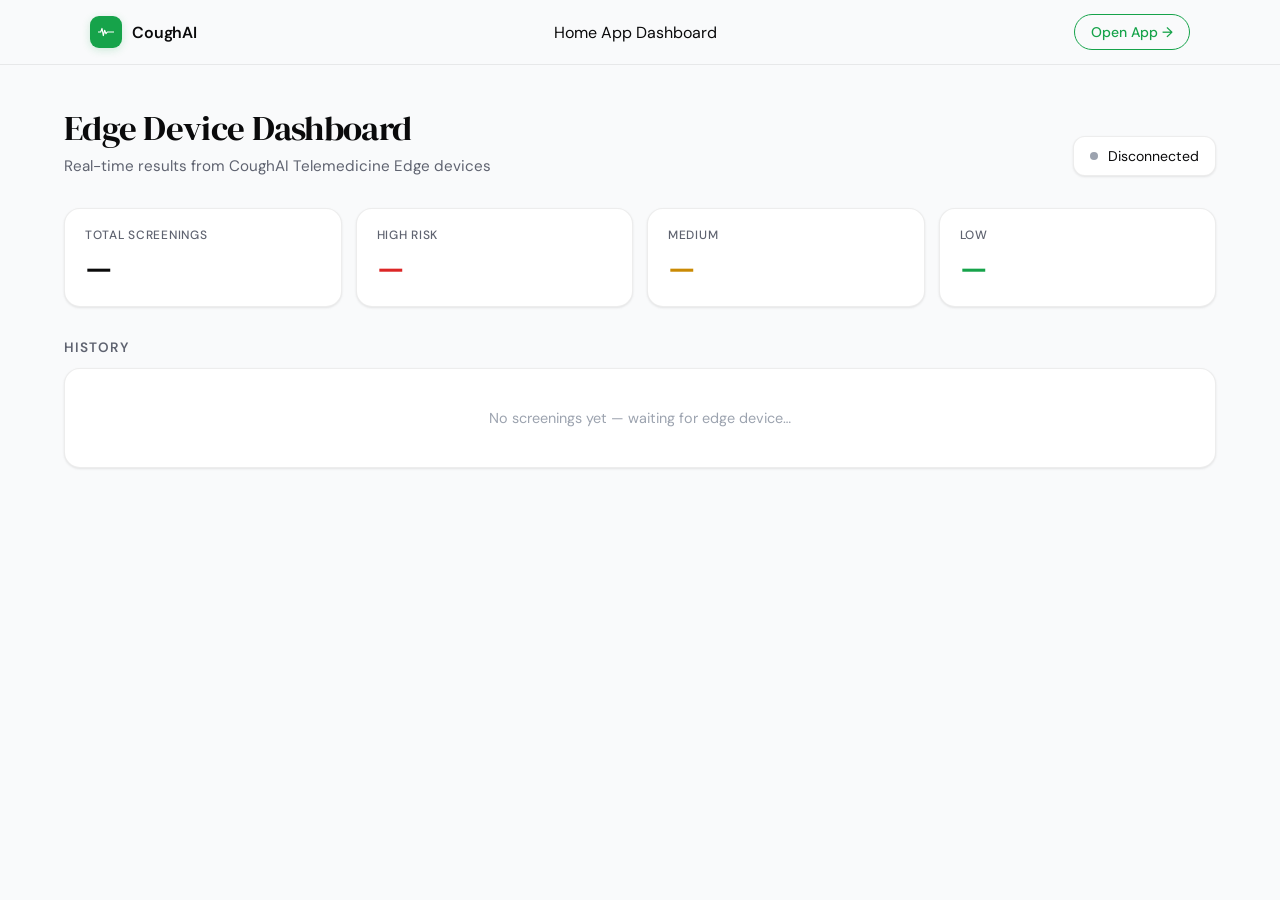
==== dashboard.html @ ec867469 "Add files via upload" ====
<!DOCTYPE html>
<html lang="en">
<head>
    <meta charset="UTF-8">
    <meta name="viewport" content="width=device-width, initial-scale=1.0">
    <title>CoughAI — Edge Device Dashboard</title>
    <link rel="preconnect" href="https://fonts.googleapis.com">
    <link href="https://fonts.googleapis.com/css2?family=DM+Sans:wght@300;400;500;600;700&family=DM+Serif+Display&display=swap" rel="stylesheet">
    <link rel="stylesheet" href="homepage.css">
    <style>
        body { padding-top: 64px; }

        .dash-wrap {
            max-width: 1200px;
            margin: 0 auto;
            padding: 40px 24px 80px;
        }
        .dash-head {
            display: flex;
            justify-content: space-between;
            align-items: flex-end;
            margin-bottom: 32px;
            flex-wrap: wrap;
            gap: 16px;
        }
        .dash-title {
            font-family: var(--font-serif);
            font-size: 2.2rem;
            font-weight: 400;
            letter-spacing: -0.02em;
            color: var(--text1);
        }
        .dash-sub {
            color: var(--text2);
            font-size: 0.95rem;
            margin-top: 4px;
        }
        .device-status {
            display: flex;
            align-items: center;
            gap: 10px;
            background: var(--bg-white);
            border: 1px solid var(--border);
            border-radius: 12px;
            padding: 10px 16px;
            font-size: 0.88rem;
            color: var(--text1);
            box-shadow: var(--shadow-sm);
        }
        .status-dot {
            width: 8px;
            height: 8px;
            border-radius: 50%;
            background: var(--text3);
            transition: background 0.3s;
        }
        .status-dot.online {
            background: #22c55e;
            box-shadow: 0 0 0 4px rgba(34,197,94,0.18);
            animation: pulse 2s infinite;
        }
        @keyframes pulse {
            0%, 100% { box-shadow: 0 0 0 4px rgba(34,197,94,0.18); }
            50%      { box-shadow: 0 0 0 8px rgba(34,197,94,0.05); }
        }

        /* Stats grid */
        .stat-grid {
            display: grid;
            grid-template-columns: repeat(auto-fit, minmax(180px, 1fr));
            gap: 14px;
            margin-bottom: 32px;
        }
        .stat-card {
            background: var(--bg-white);
            border: 1px solid var(--border);
            border-radius: 16px;
            padding: 18px 20px;
            box-shadow: var(--shadow-sm);
        }
        .stat-label {
            font-size: 0.75rem;
            text-transform: uppercase;
            letter-spacing: 0.06em;
            color: var(--text2);
            font-weight: 500;
        }
        .stat-value {
            font-size: 1.9rem;
            font-weight: 600;
            color: var(--text1);
            margin-top: 6px;
            letter-spacing: -0.02em;
        }
        .stat-value.danger  { color: #dc2626; }
        .stat-value.warn    { color: #ca8a04; }
        .stat-value.ok      { color: #16a34a; }

        /* Latest result card */
        .latest-card {
            background: var(--bg-white);
            border: 1px solid var(--border);
            border-radius: 20px;
            padding: 28px;
            margin-bottom: 32px;
            box-shadow: var(--shadow-md);
        }
        .latest-head {
            display: flex;
            align-items: center;
            justify-content: space-between;
            margin-bottom: 20px;
        }
        .latest-title {
            font-size: 0.85rem;
            text-transform: uppercase;
            letter-spacing: 0.08em;
            color: var(--text2);
            font-weight: 600;
        }
        .latest-time {
            font-size: 0.82rem;
            color: var(--text3);
            font-variant-numeric: tabular-nums;
        }
        .latest-body {
            display: grid;
            grid-template-columns: 1fr 1.4fr;
            gap: 32px;
            align-items: center;
        }
        @media (max-width: 720px) {
            .latest-body { grid-template-columns: 1fr; }
        }
        .latest-class {
            font-family: var(--font-serif);
            font-size: 2.6rem;
            font-weight: 400;
            letter-spacing: -0.02em;
            margin-bottom: 8px;
        }
        .latest-class.covid       { color: #dc2626; }
        .latest-class.symptomatic { color: #ca8a04; }
        .latest-class.healthy     { color: #16a34a; }
        .latest-conf {
            font-size: 0.95rem;
            color: var(--text2);
        }
        .latest-risk-chip {
            display: inline-flex;
            align-items: center;
            gap: 6px;
            padding: 6px 12px;
            border-radius: 999px;
            font-size: 0.82rem;
            font-weight: 600;
            margin-top: 10px;
        }
        .latest-risk-chip.HIGH   { background: rgba(220,38,38,0.10);  color: #dc2626; }
        .latest-risk-chip.MEDIUM { background: rgba(202,138,4,0.10);  color: #ca8a04; }
        .latest-risk-chip.LOW    { background: rgba(22,163,74,0.10);  color: #16a34a; }

        .prob-list { display: flex; flex-direction: column; gap: 10px; }
        .prob-row {
            display: grid;
            grid-template-columns: 110px 1fr 60px;
            gap: 12px;
            align-items: center;
            font-size: 0.88rem;
        }
        .prob-name { color: var(--text2); }
        .prob-track {
            height: 8px;
            background: rgba(0,0,0,0.05);
            border-radius: 999px;
            overflow: hidden;
        }
        .prob-fill {
            height: 100%;
            border-radius: 999px;
            transition: width 0.6s var(--ease-out);
        }
        .prob-fill.covid       { background: #ef4444; }
        .prob-fill.symptomatic { background: #eab308; }
        .prob-fill.healthy     { background: #22c55e; }
        .prob-pct {
            font-variant-numeric: tabular-nums;
            color: var(--text1);
            font-weight: 500;
            text-align: right;
        }

        /* History */
        .history-section h3 {
            font-size: 0.85rem;
            text-transform: uppercase;
            letter-spacing: 0.08em;
            color: var(--text2);
            font-weight: 600;
            margin-bottom: 12px;
        }
        .history-list {
            background: var(--bg-white);
            border: 1px solid var(--border);
            border-radius: 16px;
            overflow: hidden;
            box-shadow: var(--shadow-sm);
        }
        .history-row {
            display: grid;
            grid-template-columns: 1fr 1.2fr 0.9fr 0.6fr;
            gap: 14px;
            padding: 14px 20px;
            border-bottom: 1px solid var(--border);
            font-size: 0.9rem;
            align-items: center;
        }
        .history-row:last-child { border-bottom: none; }
        .history-row.head {
            font-size: 0.72rem;
            text-transform: uppercase;
            letter-spacing: 0.06em;
            color: var(--text3);
            background: rgba(0,0,0,0.015);
            font-weight: 600;
        }
        .history-class {
            display: inline-flex;
            align-items: center;
            gap: 8px;
        }
        .dot {
            width: 8px;
            height: 8px;
            border-radius: 50%;
        }
        .dot.covid       { background: #ef4444; }
        .dot.symptomatic { background: #eab308; }
        .dot.healthy     { background: #22c55e; }
        .history-empty {
            padding: 40px;
            text-align: center;
            color: var(--text3);
            font-size: 0.9rem;
        }

        @media (max-width: 600px) {
            .history-row {
                grid-template-columns: 1fr 1fr;
                gap: 8px;
            }
            .history-row .col-device,
            .history-row .col-risk { display: none; }
        }
    </style>
</head>
<body>

<!-- NAV -->
<nav class="nav scrolled" id="nav">
    <div class="nav-inner">
        <a href="/" class="nav-logo">
            <div class="nav-logo-icon">
                <svg width="16" height="10" viewBox="0 0 36 20" fill="none">
                    <path d="M0 10 H6 L9 2 L12 18 L15 6 L18 14 L21 10 H36"
                          stroke="white" stroke-width="2.6" stroke-linecap="round" stroke-linejoin="round"/>
                </svg>
            </div>
            <span>CoughAI</span>
        </a>
        <nav class="nav-links">
            <a href="/" class="nav-link">Home</a>
            <a href="/app" class="nav-link">App</a>
            <a href="/dashboard" class="nav-link active nav-link-dashboard">
                <span class="nav-dash-dot" id="nav-dash-dot"></span>
                Dashboard
            </a>
        </nav>
        <a href="/app" class="nav-cta">Open App →</a>
    </div>
</nav>

<div class="dash-wrap">

    <div class="dash-head">
        <div>
            <h1 class="dash-title">Edge Device Dashboard</h1>
            <p class="dash-sub">Real-time results from CoughAI Telemedicine Edge devices</p>
        </div>
        <div class="device-status">
            <span class="status-dot" id="status-dot"></span>
            <span id="status-text">Connecting…</span>
        </div>
    </div>

    <!-- Stats -->
    <div class="stat-grid">
        <div class="stat-card">
            <div class="stat-label">Total screenings</div>
            <div class="stat-value" id="stat-total">—</div>
        </div>
        <div class="stat-card">
            <div class="stat-label">High risk</div>
            <div class="stat-value danger" id="stat-high">—</div>
        </div>
        <div class="stat-card">
            <div class="stat-label">Medium</div>
            <div class="stat-value warn" id="stat-med">—</div>
        </div>
        <div class="stat-card">
            <div class="stat-label">Low</div>
            <div class="stat-value ok" id="stat-low">—</div>
        </div>
    </div>

    <!-- Latest result -->
    <div class="latest-card" id="latest-card" style="display:none">
        <div class="latest-head">
            <span class="latest-title">Latest screening</span>
            <span class="latest-time" id="latest-time">—</span>
        </div>
        <div class="latest-body">
            <div>
                <div class="latest-class" id="latest-class">—</div>
                <div class="latest-conf" id="latest-conf">—</div>
                <span class="latest-risk-chip LOW" id="latest-risk">LOW RISK</span>
                <p class="latest-conf" style="margin-top:14px;font-size:0.82rem;color:var(--text3)">
                    Device: <span id="latest-device">—</span>
                </p>
            </div>
            <div class="prob-list" id="latest-probs"></div>
        </div>
    </div>

    <!-- History -->
    <div class="history-section">
        <h3>History</h3>
        <div class="history-list" id="history-list">
            <div class="history-empty">No screenings yet — waiting for edge device…</div>
        </div>
    </div>
</div>

<script src="dashboard.js"></script>
</body>
</html>
---- homepage.css ----
/*
 * CoughAI — homepage.css
 * Apple-inspired light theme · Premium minimal design
 */

@import url('https://fonts.googleapis.com/css2?family=DM+Sans:ital,wght@0,300;0,400;0,500;0,600;1,300&family=DM+Serif+Display:ital@0;1&display=swap');

/* ─── Tokens ──────────────────────────────────────────────── */
:root {
    --bg:          #f9fafb;
    --bg-white:    #ffffff;
    --surface:     rgba(255,255,255,0.85);
    --border:      rgba(0,0,0,0.07);
    --border-med:  rgba(0,0,0,0.12);

    --text1:       #0a0a0b;
    --text2:       #5f6370;
    --text3:       #9ca3af;

    --green:       #16a34a;
    --green-light: #22c55e;
    --green-dim:   rgba(34,197,94,0.10);
    --green-glow:  rgba(22,163,74,0.20);

    --indigo:      #4f46e5;
    --indigo-dim:  rgba(79,70,229,0.08);

    --red:         #dc2626;
    --yellow:      #ca8a04;

    --r-lg:        20px;
    --r-xl:        28px;
    --r-card:      16px;

    --font-sans:   'DM Sans', -apple-system, BlinkMacSystemFont, sans-serif;
    --font-serif:  'DM Serif Display', Georgia, serif;

    --ease-out:    cubic-bezier(0.25, 0.46, 0.45, 0.94);
    --ease-spring: cubic-bezier(0.34, 1.56, 0.64, 1);

    --shadow-sm:   0 1px 3px rgba(0,0,0,0.06), 0 1px 2px rgba(0,0,0,0.04);
    --shadow-md:   0 4px 16px rgba(0,0,0,0.08), 0 1px 3px rgba(0,0,0,0.04);
    --shadow-lg:   0 12px 40px rgba(0,0,0,0.10), 0 2px 8px rgba(0,0,0,0.06);
    --shadow-xl:   0 24px 64px rgba(0,0,0,0.12), 0 4px 16px rgba(0,0,0,0.06);
}

/* ─── Reset ──────────────────────────────────────────────── */
*, *::before, *::after { box-sizing: border-box; margin: 0; padding: 0; }
html {
    font-size: 16px;
    -webkit-font-smoothing: antialiased;
    scroll-behavior: smooth;
}
body {
    background: var(--bg);
    color: var(--text1);
    font-family: var(--font-sans);
    min-height: 100vh;
    overflow-x: hidden;
}
a { text-decoration: none; color: inherit; }

/* ─── Nav ────────────────────────────────────────────────── */
.nav {
    position: fixed;
    top: 0;
    left: 0;
    right: 0;
    z-index: 100;
    padding: 0 24px;
    transition: background 0.3s, box-shadow 0.3s;
}

.nav.scrolled {
    background: rgba(249,250,251,0.9);
    backdrop-filter: blur(20px);
    -webkit-backdrop-filter: blur(20px);
    box-shadow: 0 1px 0 var(--border);
}

.nav-inner {
    max-width: 1100px;
    margin: 0 auto;
    height: 64px;
    display: flex;
    align-items: center;
    justify-content: space-between;
}

.nav-logo {
    display: flex;
    align-items: center;
    gap: 10px;
    font-size: 1rem;
    font-weight: 600;
    letter-spacing: -0.01em;
    color: var(--text1);
}

.nav-logo-icon {
    width: 32px; height: 32px;
    background: var(--green);
    border-radius: 9px;
    display: flex;
    align-items: center;
    justify-content: center;
    flex-shrink: 0;
    box-shadow: 0 2px 8px var(--green-glow);
}

.nav-logo-icon.small {
    width: 24px; height: 24px;
    border-radius: 6px;
}

.nav-cta {
    font-size: 0.875rem;
    font-weight: 500;
    color: var(--green);
    padding: 8px 16px;
    border-radius: 50px;
    border: 1.5px solid var(--green);
    transition: background 0.2s, color 0.2s;
}

.nav-cta:hover {
    background: var(--green);
    color: white;
}

/* ─── Hero ───────────────────────────────────────────────── */
.hero {
    min-height: 100vh;
    display: flex;
    align-items: center;
    justify-content: center;
    padding: 100px 24px 80px;
    position: relative;
    overflow: hidden;
    gap: 60px;
    flex-wrap: wrap;
}

/* Ambient background */
.hero-ambient { position: absolute; inset: 0; pointer-events: none; overflow: hidden; }

.hero-grid {
    position: absolute;
    inset: 0;
    background-image:
        linear-gradient(rgba(0,0,0,0.03) 1px, transparent 1px),
        linear-gradient(90deg, rgba(0,0,0,0.03) 1px, transparent 1px);
    background-size: 48px 48px;
    mask-image: radial-gradient(ellipse 80% 80% at 50% 50%, black 20%, transparent 100%);
}

.ambient-blob {
    position: absolute;
    border-radius: 50%;
    filter: blur(80px);
    opacity: 0.5;
}

.blob-1 {
    width: 500px; height: 500px;
    background: radial-gradient(circle, rgba(34,197,94,0.25) 0%, transparent 70%);
    top: -100px; left: -100px;
    animation: blobDrift1 12s ease-in-out infinite alternate;
}

.blob-2 {
    width: 400px; height: 400px;
    background: radial-gradient(circle, rgba(79,70,229,0.12) 0%, transparent 70%);
    bottom: 0; right: -80px;
    animation: blobDrift2 14s ease-in-out infinite alternate;
}

.blob-3 {
    width: 300px; height: 300px;
    background: radial-gradient(circle, rgba(34,197,94,0.10) 0%, transparent 70%);
    bottom: 100px; left: 30%;
    animation: blobDrift1 10s ease-in-out 2s infinite alternate;
}

@keyframes blobDrift1 {
    from { transform: translate(0, 0) scale(1); }
    to   { transform: translate(30px, 40px) scale(1.08); }
}
@keyframes blobDrift2 {
    from { transform: translate(0, 0) scale(1); }
    to   { transform: translate(-20px, -30px) scale(1.05); }
}

/* Hero content */
.hero-content {
    flex: 1;
    min-width: min(400px, 100%);
    max-width: 560px;
    position: relative;
    z-index: 2;
}

.hero-badge {
    display: inline-flex;
    align-items: center;
    gap: 7px;
    font-size: 0.78rem;
    font-weight: 500;
    color: var(--green);
    background: var(--green-dim);
    border: 1px solid rgba(34,197,94,0.25);
    padding: 5px 12px;
    border-radius: 50px;
    margin-bottom: 24px;
    letter-spacing: 0.01em;
}

.badge-dot {
    width: 6px; height: 6px;
    background: var(--green-light);
    border-radius: 50%;
    animation: pulseDot 1.5s ease-in-out infinite;
}

@keyframes pulseDot {
    0%, 100% { opacity: 1; transform: scale(1); }
    50% { opacity: 0.6; transform: scale(0.8); }
}

.hero-headline {
    font-family: var(--font-serif);
    font-size: clamp(2.5rem, 5vw, 3.8rem);
    font-weight: 400;
    line-height: 1.12;
    letter-spacing: -0.02em;
    color: var(--text1);
    margin-bottom: 20px;
}

.hero-headline em {
    font-style: italic;
    color: var(--green);
}

.hero-sub {
    font-size: 1.05rem;
    font-weight: 300;
    color: var(--text2);
    line-height: 1.65;
    margin-bottom: 36px;
}

.desktop-br { display: none; }
@media (min-width: 900px) { .desktop-br { display: block; } }

/* ─── Buttons ────────────────────────────────────────────── */
.hero-actions {
    display: flex;
    align-items: center;
    gap: 12px;
    flex-wrap: wrap;
    margin-bottom: 28px;
}

.btn-primary {
    display: inline-flex;
    align-items: center;
    gap: 8px;
    background: var(--green);
    color: white;
    font-family: var(--font-sans);
    font-size: 0.95rem;
    font-weight: 500;
    padding: 14px 24px;
    border-radius: 50px;
    border: none;
    cursor: pointer;
    transition: transform 0.2s var(--ease-spring), box-shadow 0.2s, background 0.2s;
    box-shadow: 0 4px 16px rgba(22,163,74,0.35);
}

.btn-primary:hover {
    background: #15803d;
    transform: translateY(-1px) scale(1.02);
    box-shadow: 0 8px 24px rgba(22,163,74,0.4);
}

.btn-primary:active {
    transform: scale(0.97);
}

.btn-primary svg {
    transition: transform 0.2s var(--ease-spring);
}

.btn-primary:hover svg {
    transform: translateX(3px);
}

.btn-large {
    font-size: 1.05rem;
    padding: 16px 32px;
}

.btn-ghost {
    font-size: 0.9rem;
    font-weight: 500;
    color: var(--text2);
    padding: 12px 20px;
    border-radius: 50px;
    border: 1.5px solid var(--border-med);
    background: transparent;
    transition: background 0.2s, color 0.2s, border-color 0.2s;
    cursor: pointer;
}

.btn-ghost:hover {
    background: var(--bg-white);
    color: var(--text1);
    border-color: var(--border-med);
}

/* Trust badges */
.trust-row {
    display: flex;
    align-items: center;
    gap: 10px;
    flex-wrap: wrap;
}

.trust-badge {
    display: inline-flex;
    align-items: center;
    gap: 5px;
    font-size: 0.73rem;
    font-weight: 500;
    color: var(--text3);
    letter-spacing: 0.01em;
}

/* ─── Hero Visual ────────────────────────────────────────── */
.hero-visual {
    flex: 1;
    min-width: min(360px, 100%);
    max-width: 440px;
    position: relative;
    z-index: 2;
    display: flex;
    justify-content: center;
    padding: 20px 28px 12px;  /* give space for floating chips */
}

.visual-card {
    background: var(--bg-white);
    border: 1px solid var(--border);
    border-radius: var(--r-xl);
    padding: 24px;
    width: 100%;
    box-shadow: var(--shadow-xl);
    display: flex;
    flex-direction: column;
    gap: 20px;
}

/* Waveform */
.waveform-wrapper {
    background: var(--bg);
    border-radius: var(--r-lg);
    padding: 18px;
}

.waveform-label {
    display: flex;
    align-items: center;
    gap: 7px;
    font-size: 0.74rem;
    font-weight: 500;
    color: var(--text2);
    margin-bottom: 14px;
}

.waveform-dot {
    width: 7px; height: 7px;
    background: var(--green-light);
    border-radius: 50%;
    animation: pulseDot 1s ease-in-out infinite;
}

.waveform {
    display: flex;
    align-items: center;
    gap: 4px;
    height: 52px;
}

.wbar {
    flex: 1;
    height: var(--h);
    background: linear-gradient(to top, var(--green-light), rgba(34,197,94,0.4));
    border-radius: 3px;
    animation: waveAnim 1.2s ease-in-out infinite alternate;
    animation-delay: calc(var(--i, 0) * 0.05s);
}

.wbar:nth-child(1)  { animation-delay: 0.00s; }
.wbar:nth-child(2)  { animation-delay: 0.05s; }
.wbar:nth-child(3)  { animation-delay: 0.10s; }
.wbar:nth-child(4)  { animation-delay: 0.15s; }
.wbar:nth-child(5)  { animation-delay: 0.20s; }
.wbar:nth-child(6)  { animation-delay: 0.25s; }
.wbar:nth-child(7)  { animation-delay: 0.30s; }
.wbar:nth-child(8)  { animation-delay: 0.35s; }
.wbar:nth-child(9)  { animation-delay: 0.40s; }
.wbar:nth-child(10) { animation-delay: 0.45s; }
.wbar:nth-child(11) { animation-delay: 0.50s; }
.wbar:nth-child(12) { animation-delay: 0.55s; }
.wbar:nth-child(13) { animation-delay: 0.60s; }
.wbar:nth-child(14) { animation-delay: 0.65s; }
.wbar:nth-child(15) { animation-delay: 0.70s; }
.wbar:nth-child(16) { animation-delay: 0.75s; }
.wbar:nth-child(17) { animation-delay: 0.80s; }
.wbar:nth-child(18) { animation-delay: 0.85s; }
.wbar:nth-child(19) { animation-delay: 0.90s; }
.wbar:nth-child(20) { animation-delay: 0.95s; }
.wbar:nth-child(21) { animation-delay: 1.00s; }
.wbar:nth-child(22) { animation-delay: 1.05s; }
.wbar:nth-child(23) { animation-delay: 1.10s; }
.wbar:nth-child(24) { animation-delay: 1.15s; }

@keyframes waveAnim {
    from { transform: scaleY(0.4); opacity: 0.5; }
    to   { transform: scaleY(1);   opacity: 1;   }
}

/* Result preview */
.result-preview {
    display: flex;
    flex-direction: column;
    gap: 14px;
}

/* Result cycling transition */
.rp-header {
    display: flex;
    align-items: center;
    gap: 12px;
}

.rp-icon {
    width: 40px; height: 40px;
    border-radius: 12px;
    display: flex;
    align-items: center;
    justify-content: center;
    flex-shrink: 0;
    transition: background 0.4s var(--ease-out), color 0.4s var(--ease-out), transform 0.3s var(--ease-spring);
}

.rp-icon.healthy     { background: var(--green-dim);            color: var(--green); }
.rp-icon.covid       { background: rgba(220,38,38,0.10);        color: var(--red); }
.rp-icon.symptomatic { background: rgba(202,138,4,0.10);        color: var(--yellow); }

.rp-icon.flip {
    transform: rotateY(90deg);
}

.rp-label {
    font-size: 0.68rem;
    font-weight: 600;
    letter-spacing: 0.06em;
    text-transform: uppercase;
    color: var(--text3);
    margin-bottom: 2px;
}

.rp-value {
    font-size: 1.25rem;
    font-weight: 600;
    letter-spacing: -0.02em;
    transition: color 0.4s var(--ease-out), opacity 0.25s;
}
.rp-value.healthy     { color: var(--green); }
.rp-value.covid       { color: var(--red); }
.rp-value.symptomatic { color: var(--yellow); }

.rp-conf {
    margin-left: auto;
    font-size: 0.8rem;
    font-weight: 600;
    color: var(--text2);
    transition: opacity 0.3s;
}

.rp-bars { display: flex; flex-direction: column; gap: 8px; }

.rp-bar-row {
    display: flex;
    align-items: center;
    gap: 8px;
    font-size: 0.75rem;
    color: var(--text2);
}

.rp-bar-row span:first-child { width: 80px; text-align: right; }
.rp-bar-row span:last-child  { width: 36px; text-align: right; font-weight: 500; }

.rp-track {
    flex: 1;
    height: 4px;
    background: rgba(0,0,0,0.06);
    border-radius: 50px;
    overflow: hidden;
}

.rp-fill {
    height: 100%;
    border-radius: 50px;
    transition: width 0.9s var(--ease-out), background 0.5s var(--ease-out);
}

/* Floating chips */
.float-chip {
    position: absolute;
    display: flex;
    align-items: center;
    gap: 6px;
    font-size: 0.72rem;
    font-weight: 500;
    color: var(--text1);
    background: var(--bg-white);
    border: 1px solid var(--border);
    border-radius: 50px;
    padding: 7px 12px;
    box-shadow: var(--shadow-md);
    white-space: nowrap;
    z-index: 10;
    pointer-events: none;
    will-change: transform;
}

.chip-a {
    top: -16px;
    right: -16px;
    animation: chipFloatA 3s ease-in-out infinite alternate;
}

.chip-b {
    bottom: 20px;
    left: -24px;
    animation: chipFloatB 3.5s ease-in-out 0.5s infinite alternate;
}

@keyframes chipFloatA {
    0%   { transform: translateY(0px) rotate(-1deg); }
    50%  { transform: translateY(-5px) rotate(0.5deg); }
    100% { transform: translateY(-8px) rotate(-0.5deg); }
}
@keyframes chipFloatB {
    0%   { transform: translateY(0px) rotate(1deg); }
    50%  { transform: translateY(-4px) rotate(-0.5deg); }
    100% { transform: translateY(-7px) rotate(0.5deg); }
}

/* ─── Reveal animations ──────────────────────────────────── */
.reveal-1 { animation: revealUp 0.7s var(--ease-out) 0.1s both; }
.reveal-2 { animation: revealUp 0.7s var(--ease-out) 0.2s both; }
.reveal-3 { animation: revealUp 0.7s var(--ease-out) 0.3s both; }
.reveal-4 { animation: revealUp 0.7s var(--ease-out) 0.4s both; }
.reveal-5 { animation: revealUp 0.7s var(--ease-out) 0.5s both; }

@keyframes revealUp {
    from { opacity: 0; transform: translateY(24px); }
    to   { opacity: 1; transform: none; }
}

/* Scroll-triggered (JS adds .visible) */
.scroll-reveal, .scroll-reveal-stagger {
    opacity: 0;
    transform: translateY(20px);
    transition: opacity 0.6s var(--ease-out), transform 0.6s var(--ease-out);
}

.scroll-reveal.visible, .scroll-reveal-stagger.visible {
    opacity: 1;
    transform: none;
}

.scroll-reveal-stagger.visible {
    transition-delay: var(--delay, 0s);
}

/* ─── Section layout ─────────────────────────────────────── */
.section-inner {
    max-width: 1100px;
    margin: 0 auto;
    padding: 0 24px;
}

.section-eyebrow {
    font-size: 0.78rem;
    font-weight: 600;
    letter-spacing: 0.08em;
    text-transform: uppercase;
    color: var(--green);
    margin-bottom: 12px;
}

.section-title {
    font-family: var(--font-serif);
    font-size: clamp(1.9rem, 3.5vw, 2.8rem);
    font-weight: 400;
    letter-spacing: -0.02em;
    color: var(--text1);
    margin-bottom: 12px;
}

.section-sub {
    font-size: 1rem;
    color: var(--text2);
    line-height: 1.6;
    margin-bottom: 56px;
    max-width: 480px;
}

/* ─── How it works ───────────────────────────────────────── */
.how {
    padding: 100px 0;
    background: var(--bg-white);
    border-top: 1px solid var(--border);
    border-bottom: 1px solid var(--border);
}

.steps {
    display: flex;
    align-items: flex-start;
    gap: 0;
}

.step {
    flex: 1;
    display: flex;
    flex-direction: column;
    gap: 14px;
}

.step-connector {
    display: flex;
    align-items: flex-start;
    padding-top: 52px;
    padding-left: 20px;
    padding-right: 20px;
    flex-shrink: 0;
}

.step-num {
    font-family: var(--font-serif);
    font-size: 0.85rem;
    font-weight: 400;
    color: var(--text3);
    letter-spacing: 0.04em;
}

.step-icon {
    width: 48px; height: 48px;
    background: var(--green-dim);
    border-radius: 14px;
    display: flex;
    align-items: center;
    justify-content: center;
    color: var(--green);
    flex-shrink: 0;
}

.step-title {
    font-size: 1.05rem;
    font-weight: 600;
    letter-spacing: -0.01em;
    color: var(--text1);
}

.step-desc {
    font-size: 0.875rem;
    color: var(--text2);
    line-height: 1.65;
}

/* ─── Features ───────────────────────────────────────────── */
.features {
    padding: 100px 0;
}

.features-grid {
    display: grid;
    grid-template-columns: repeat(4, 1fr);
    gap: 20px;
}

.feature-card {
    background: var(--bg-white);
    border: 1px solid var(--border);
    border-radius: var(--r-card);
    padding: 24px;
    transition: box-shadow 0.2s, transform 0.2s;
}

.feature-card:hover {
    box-shadow: var(--shadow-md);
    transform: translateY(-2px);
}

.feature-icon {
    width: 44px; height: 44px;
    background: var(--bg);
    border-radius: 12px;
    display: flex;
    align-items: center;
    justify-content: center;
    color: var(--green);
    margin-bottom: 16px;
    border: 1px solid var(--border);
}

.feature-card h4 {
    font-size: 0.95rem;
    font-weight: 600;
    color: var(--text1);
    margin-bottom: 8px;
    letter-spacing: -0.01em;
}

.feature-card p {
    font-size: 0.835rem;
    color: var(--text2);
    line-height: 1.6;
}

/* ─── Disclaimer ─────────────────────────────────────────── */
.disclaimer {
    padding: 40px 0 80px;
}

.disclaimer-card {
    display: flex;
    align-items: flex-start;
    gap: 16px;
    background: rgba(234,179,8,0.06);
    border: 1px solid rgba(234,179,8,0.2);
    border-radius: var(--r-card);
    padding: 20px 24px;
}

.disclaimer-icon {
    width: 40px; height: 40px;
    display: flex;
    align-items: center;
    justify-content: center;
    color: #ca8a04;
    flex-shrink: 0;
    margin-top: 2px;
}

.disclaimer-card h4 {
    font-size: 0.875rem;
    font-weight: 600;
    color: var(--text1);
    margin-bottom: 4px;
}

.disclaimer-card p {
    font-size: 0.82rem;
    color: var(--text2);
    line-height: 1.6;
}

/* ─── CTA Section ────────────────────────────────────────── */
.cta-section {
    padding: 100px 0;
    background: var(--bg-white);
    border-top: 1px solid var(--border);
    text-align: center;
    position: relative;
    overflow: hidden;
}

.cta-ambient {
    position: absolute;
    inset: 0;
    pointer-events: none;
    overflow: hidden;
}

.cta-blob {
    position: absolute;
    width: 600px; height: 400px;
    background: radial-gradient(ellipse, rgba(34,197,94,0.12) 0%, transparent 70%);
    top: 50%; left: 50%;
    transform: translate(-50%, -50%);
    filter: blur(60px);
    animation: blobDrift1 8s ease-in-out infinite alternate;
}

.cta-inner {
    position: relative;
    z-index: 1;
    display: flex;
    flex-direction: column;
    align-items: center;
    gap: 16px;
}

.cta-title {
    font-family: var(--font-serif);
    font-size: clamp(2rem, 4vw, 3rem);
    font-weight: 400;
    letter-spacing: -0.02em;
    color: var(--text1);
}

.cta-sub {
    font-size: 1rem;
    color: var(--text2);
    margin-bottom: 8px;
}

/* ─── Footer ─────────────────────────────────────────────── */
.footer {
    border-top: 1px solid var(--border);
    padding: 32px 24px;
}

.footer-inner {
    max-width: 1100px;
    margin: 0 auto;
    display: flex;
    align-items: center;
    justify-content: space-between;
    gap: 16px;
    flex-wrap: wrap;
}

.footer-logo {
    display: flex;
    align-items: center;
    gap: 8px;
    font-size: 0.875rem;
    font-weight: 600;
    color: var(--text1);
}

.footer-note {
    font-size: 0.78rem;
    color: var(--text3);
}

/* ─── Responsive ─────────────────────────────────────────── */
@media (max-width: 900px) {
    .hero {
        flex-direction: column;
        text-align: center;
        align-items: center;
        min-height: auto;
        padding: 100px 20px 60px;
    }

    .hero-content { max-width: 100%; }

    .hero-badge { margin: 0 auto 20px; }

    .hero-actions { justify-content: center; }

    .trust-row { justify-content: center; }

    .hero-visual {
        max-width: 400px;
        width: 100%;
    }

    .chip-a { display: none; }
    .chip-b { display: none; }

    .steps {
        flex-direction: column;
        gap: 32px;
    }

    .step-connector { display: none; }

    .features-grid {
        grid-template-columns: repeat(2, 1fr);
    }
}

@media (max-width: 520px) {
    .features-grid {
        grid-template-columns: 1fr;
    }

    .hero-headline {
        font-size: 2.2rem;
    }

    .footer-inner {
        flex-direction: column;
        text-align: center;
    }

    .nav { padding: 0 16px; }
    .section-inner { padding: 0 16px; }

    .how, .features, .cta-section { padding: 72px 0; }
}
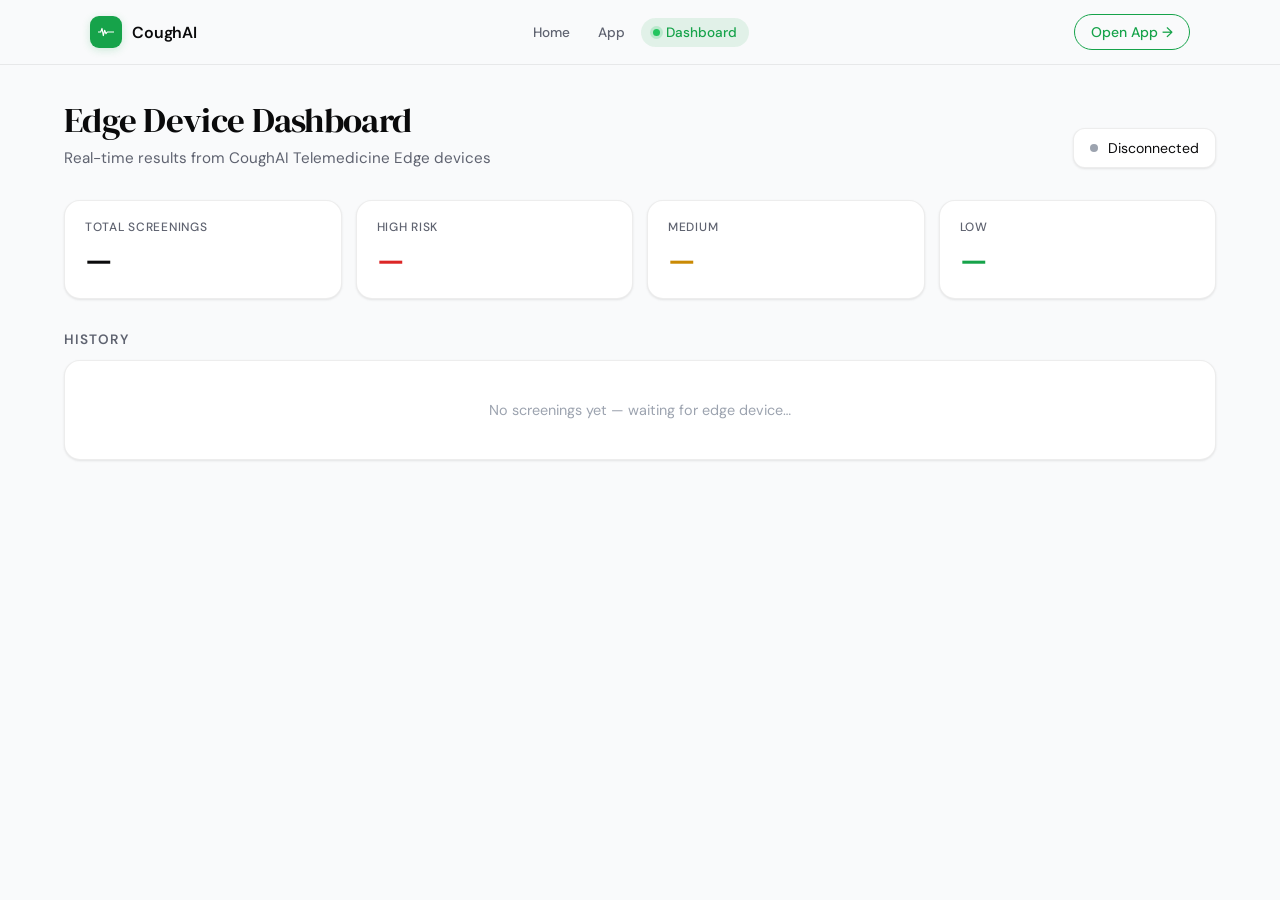
==== commit 97048f5e: "Update dashboard.html" ====
--- a/dashboard.html
+++ b/dashboard.html
@@ -3,7 +3,7 @@
 <head>
     <meta charset="UTF-8">
     <meta name="viewport" content="width=device-width, initial-scale=1.0">
-    <title>CoughAI — Edge Device Dashboard</title>
+    <title>CoughAI Dashboard</title>
     <link rel="preconnect" href="https://fonts.googleapis.com">
     <link href="https://fonts.googleapis.com/css2?family=DM+Sans:wght@300;400;500;600;700&family=DM+Serif+Display&display=swap" rel="stylesheet">
     <link rel="stylesheet" href="homepage.css">
@@ -251,6 +251,70 @@
             }
             .history-row .col-device,
             .history-row .col-risk { display: none; }
+        }
+
+        /* ── Nav links (missing from homepage.css) ── */
+        .nav-links {
+            display: flex;
+            align-items: center;
+            gap: 4px;
+        }
+        .nav-link {
+            font-size: 0.85rem;
+            font-weight: 500;
+            color: var(--text2);
+            text-decoration: none;
+            padding: 6px 12px;
+            border-radius: 20px;
+            transition: background 0.18s, color 0.18s;
+            white-space: nowrap;
+        }
+        .nav-link:hover {
+            background: rgba(0,0,0,0.05);
+            color: var(--text1);
+        }
+        .nav-link.active {
+            background: rgba(22,163,74,0.10);
+            color: var(--green);
+        }
+        .nav-link-dashboard {
+            display: flex;
+            align-items: center;
+            gap: 6px;
+        }
+        .nav-dash-dot {
+            width: 7px;
+            height: 7px;
+            border-radius: 50%;
+            background: #22c55e;
+            flex-shrink: 0;
+            box-shadow: 0 0 0 3px rgba(34,197,94,0.2);
+            animation: navDotPulse 2s infinite;
+        }
+        @keyframes navDotPulse {
+            0%, 100% { box-shadow: 0 0 0 3px rgba(34,197,94,0.2); }
+            50%      { box-shadow: 0 0 0 6px rgba(34,197,94,0.05); }
+        }
+
+        /* ── Layout fixes ── */
+        .dash-wrap {
+            padding-top: 32px;
+        }
+        .stat-grid {
+            grid-template-columns: repeat(4, 1fr);
+        }
+        @media (max-width: 860px) {
+            .stat-grid { grid-template-columns: repeat(2, 1fr); }
+            .nav-links { display: none; }   /* hide on mobile — logo only */
+        }
+        @media (max-width: 480px) {
+            .dash-title { font-size: 1.6rem; }
+            .stat-grid { grid-template-columns: repeat(2, 1fr); }
+            .device-status { font-size: 0.78rem; padding: 8px 12px; }
+        }
+        .latest-class {
+            font-size: 2rem;
+            word-break: break-word;
         }
     </style>
 </head>
@@ -343,4 +407,4 @@
 
 <script src="dashboard.js"></script>
 </body>
-</html>+</html>
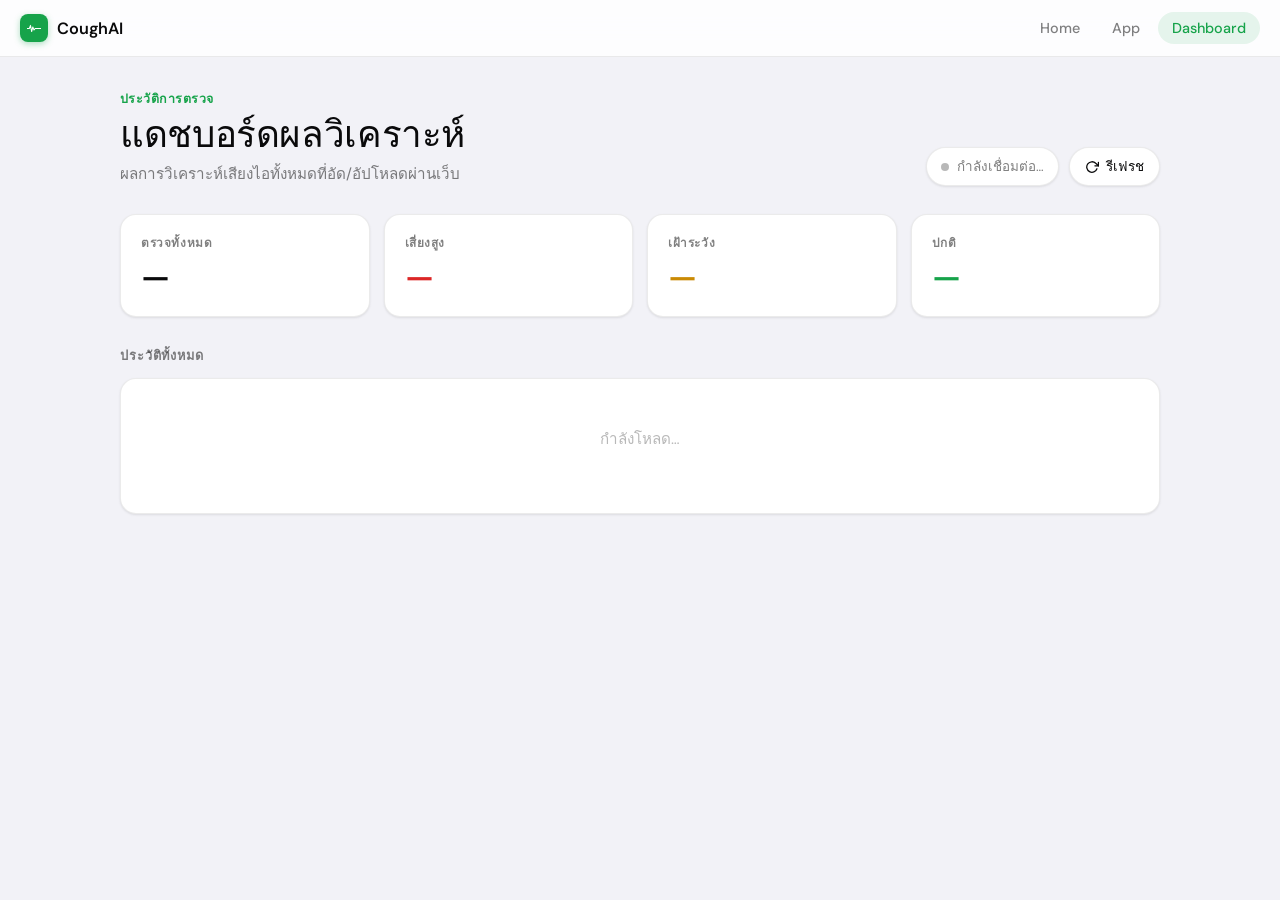
==== commit 497f822c: "Update dashboard.html" ====
--- a/dashboard.html
+++ b/dashboard.html
@@ -1,346 +1,233 @@
 <!DOCTYPE html>
-<html lang="en">
+<html lang="th">
 <head>
     <meta charset="UTF-8">
-    <meta name="viewport" content="width=device-width, initial-scale=1.0">
-    <title>CoughAI Dashboard</title>
+    <meta name="viewport" content="width=device-width, initial-scale=1.0, viewport-fit=cover">
+    <title>CoughAI — ประวัติการวิเคราะห์</title>
     <link rel="preconnect" href="https://fonts.googleapis.com">
-    <link href="https://fonts.googleapis.com/css2?family=DM+Sans:wght@300;400;500;600;700&family=DM+Serif+Display&display=swap" rel="stylesheet">
-    <link rel="stylesheet" href="homepage.css">
+    <link href="https://fonts.googleapis.com/css2?family=DM+Sans:ital,wght@0,300;0,400;0,500;0,600;1,300&family=DM+Serif+Display&display=swap" rel="stylesheet">
+    <link rel="stylesheet" href="style.css">
     <style>
-        body { padding-top: 64px; }
-
-        .dash-wrap {
-            max-width: 1200px;
-            margin: 0 auto;
-            padding: 40px 24px 80px;
-        }
+        /* ── Top Nav (เหมือนหน้า App) ── */
+        .app-nav {
+            position: sticky; top: 0; z-index: 50;
+            display: flex; align-items: center; justify-content: space-between;
+            gap: 16px; padding: 12px 20px;
+            background: rgba(255,255,255,0.82);
+            backdrop-filter: saturate(180%) blur(20px);
+            -webkit-backdrop-filter: saturate(180%) blur(20px);
+            border-bottom: 1px solid var(--sep);
+        }
+        .app-nav-logo {
+            display: inline-flex; align-items: center; gap: 9px;
+            text-decoration: none; color: var(--text1);
+            font-weight: 600; font-size: 1.02rem; letter-spacing: -0.01em;
+        }
+        .app-nav-icon {
+            width: 28px; height: 28px; border-radius: 8px;
+            background: var(--teal);
+            display: inline-flex; align-items: center; justify-content: center;
+            box-shadow: 0 2px 6px rgba(22,163,74,0.35);
+        }
+        .app-nav-links { display: flex; align-items: center; gap: 4px; }
+        .app-nav-link {
+            text-decoration: none; color: var(--text2);
+            font-size: 0.9rem; font-weight: 500;
+            padding: 7px 14px; border-radius: 999px;
+            display: inline-flex; align-items: center; gap: 6px;
+            transition: background 0.18s, color 0.18s;
+        }
+        .app-nav-link:hover { color: var(--text1); background: rgba(0,0,0,0.04); }
+        .app-nav-link.active { color: var(--teal); background: var(--teal-dim); }
+        @media (max-width: 480px) {
+            .app-nav { padding: 10px 14px; }
+            .app-nav-link { padding: 6px 11px; font-size: 0.84rem; }
+        }
+
+        /* ── Layout ── */
+        .dash-wrap { max-width: 1080px; margin: 0 auto; padding: 32px 20px 80px; }
+
         .dash-head {
-            display: flex;
-            justify-content: space-between;
-            align-items: flex-end;
-            margin-bottom: 32px;
-            flex-wrap: wrap;
-            gap: 16px;
+            display: flex; justify-content: space-between; align-items: flex-end;
+            gap: 16px; flex-wrap: wrap; margin-bottom: 28px;
+        }
+        .dash-eyebrow {
+            font-size: 0.78rem; font-weight: 600; letter-spacing: 0.04em;
+            text-transform: uppercase; color: var(--teal); margin-bottom: 6px;
         }
         .dash-title {
-            font-family: var(--font-serif);
-            font-size: 2.2rem;
-            font-weight: 400;
-            letter-spacing: -0.02em;
-            color: var(--text1);
-        }
-        .dash-sub {
-            color: var(--text2);
-            font-size: 0.95rem;
-            margin-top: 4px;
-        }
-        .device-status {
-            display: flex;
-            align-items: center;
-            gap: 10px;
-            background: var(--bg-white);
-            border: 1px solid var(--border);
-            border-radius: 12px;
-            padding: 10px 16px;
-            font-size: 0.88rem;
-            color: var(--text1);
-            box-shadow: var(--shadow-sm);
-        }
-        .status-dot {
-            width: 8px;
-            height: 8px;
-            border-radius: 50%;
-            background: var(--text3);
+            font-family: 'DM Serif Display', serif; font-weight: 400;
+            font-size: 2.3rem; letter-spacing: -0.01em; color: var(--text1); line-height: 1.1;
+        }
+        .dash-sub { color: var(--text2); font-size: 0.95rem; margin-top: 8px; }
+
+        .dash-actions { display: flex; align-items: center; gap: 10px; }
+        .live-badge {
+            display: inline-flex; align-items: center; gap: 8px;
+            background: var(--card); border: 1px solid var(--sep);
+            border-radius: 999px; padding: 8px 14px;
+            font-size: 0.84rem; color: var(--text2); box-shadow: var(--shadow-sm);
+        }
+        .live-dot {
+            width: 8px; height: 8px; border-radius: 50%; background: var(--text3);
             transition: background 0.3s;
         }
-        .status-dot.online {
-            background: #22c55e;
-            box-shadow: 0 0 0 4px rgba(34,197,94,0.18);
+        .live-dot.on {
+            background: var(--teal);
+            box-shadow: 0 0 0 4px rgba(22,163,74,0.16);
             animation: pulse 2s infinite;
         }
         @keyframes pulse {
-            0%, 100% { box-shadow: 0 0 0 4px rgba(34,197,94,0.18); }
-            50%      { box-shadow: 0 0 0 8px rgba(34,197,94,0.05); }
-        }
-
-        /* Stats grid */
+            0%,100% { box-shadow: 0 0 0 4px rgba(22,163,74,0.16); }
+            50%     { box-shadow: 0 0 0 8px rgba(22,163,74,0.04); }
+        }
+        .refresh-btn {
+            display: inline-flex; align-items: center; gap: 7px;
+            background: var(--card); border: 1px solid var(--sep);
+            border-radius: 999px; padding: 8px 15px; cursor: pointer;
+            font-family: inherit; font-size: 0.84rem; font-weight: 500; color: var(--text1);
+            box-shadow: var(--shadow-sm); transition: background 0.18s;
+        }
+        .refresh-btn:hover { background: var(--card2); }
+        .refresh-btn svg { transition: transform 0.5s var(--ease-out); }
+        .refresh-btn.spin svg { transform: rotate(360deg); }
+
+        /* ── Stats ── */
         .stat-grid {
-            display: grid;
-            grid-template-columns: repeat(auto-fit, minmax(180px, 1fr));
-            gap: 14px;
-            margin-bottom: 32px;
+            display: grid; grid-template-columns: repeat(auto-fit, minmax(150px, 1fr));
+            gap: 14px; margin-bottom: 28px;
         }
         .stat-card {
-            background: var(--bg-white);
-            border: 1px solid var(--border);
-            border-radius: 16px;
-            padding: 18px 20px;
-            box-shadow: var(--shadow-sm);
+            background: var(--card); border: 1px solid var(--sep);
+            border-radius: var(--r-card); padding: 18px 20px; box-shadow: var(--shadow-sm);
         }
         .stat-label {
-            font-size: 0.75rem;
-            text-transform: uppercase;
-            letter-spacing: 0.06em;
-            color: var(--text2);
-            font-weight: 500;
+            font-size: 0.74rem; text-transform: uppercase; letter-spacing: 0.05em;
+            color: var(--text2); font-weight: 600;
         }
         .stat-value {
-            font-size: 1.9rem;
-            font-weight: 600;
-            color: var(--text1);
-            margin-top: 6px;
-            letter-spacing: -0.02em;
-        }
-        .stat-value.danger  { color: #dc2626; }
-        .stat-value.warn    { color: #ca8a04; }
-        .stat-value.ok      { color: #16a34a; }
-
-        /* Latest result card */
+            font-size: 2rem; font-weight: 600; color: var(--text1);
+            margin-top: 4px; letter-spacing: -0.02em; font-variant-numeric: tabular-nums;
+        }
+        .stat-value.danger { color: var(--red); }
+        .stat-value.warn   { color: var(--yellow); }
+        .stat-value.ok     { color: var(--teal); }
+
+        /* ── Latest card ── */
         .latest-card {
-            background: var(--bg-white);
-            border: 1px solid var(--border);
-            border-radius: 20px;
-            padding: 28px;
-            margin-bottom: 32px;
-            box-shadow: var(--shadow-md);
+            background: var(--card); border: 1px solid var(--sep);
+            border-radius: 20px; padding: 26px; margin-bottom: 28px;
+            box-shadow: var(--shadow-md); display: none;
         }
         .latest-head {
-            display: flex;
-            align-items: center;
-            justify-content: space-between;
-            margin-bottom: 20px;
+            display: flex; align-items: center; justify-content: space-between; margin-bottom: 18px;
         }
         .latest-title {
-            font-size: 0.85rem;
-            text-transform: uppercase;
-            letter-spacing: 0.08em;
-            color: var(--text2);
-            font-weight: 600;
-        }
-        .latest-time {
-            font-size: 0.82rem;
-            color: var(--text3);
-            font-variant-numeric: tabular-nums;
-        }
+            font-size: 0.8rem; text-transform: uppercase; letter-spacing: 0.07em;
+            color: var(--text2); font-weight: 600;
+        }
+        .latest-time { font-size: 0.82rem; color: var(--text3); font-variant-numeric: tabular-nums; }
         .latest-body {
-            display: grid;
-            grid-template-columns: 1fr 1.4fr;
-            gap: 32px;
-            align-items: center;
-        }
-        @media (max-width: 720px) {
-            .latest-body { grid-template-columns: 1fr; }
-        }
+            display: grid; grid-template-columns: 1fr 1.4fr; gap: 32px; align-items: center;
+        }
+        @media (max-width: 700px) { .latest-body { grid-template-columns: 1fr; gap: 22px; } }
         .latest-class {
-            font-family: var(--font-serif);
-            font-size: 2.6rem;
-            font-weight: 400;
-            letter-spacing: -0.02em;
-            margin-bottom: 8px;
-        }
-        .latest-class.covid       { color: #dc2626; }
-        .latest-class.symptomatic { color: #ca8a04; }
-        .latest-class.healthy     { color: #16a34a; }
-        .latest-conf {
-            font-size: 0.95rem;
-            color: var(--text2);
-        }
-        .latest-risk-chip {
-            display: inline-flex;
-            align-items: center;
-            gap: 6px;
-            padding: 6px 12px;
-            border-radius: 999px;
-            font-size: 0.82rem;
-            font-weight: 600;
-            margin-top: 10px;
-        }
-        .latest-risk-chip.HIGH   { background: rgba(220,38,38,0.10);  color: #dc2626; }
-        .latest-risk-chip.MEDIUM { background: rgba(202,138,4,0.10);  color: #ca8a04; }
-        .latest-risk-chip.LOW    { background: rgba(22,163,74,0.10);  color: #16a34a; }
-
-        .prob-list { display: flex; flex-direction: column; gap: 10px; }
+            font-family: 'DM Serif Display', serif; font-weight: 400;
+            font-size: 2.5rem; letter-spacing: -0.01em; margin-bottom: 6px; line-height: 1.05;
+        }
+        .latest-class.covid       { color: var(--red); }
+        .latest-class.symptomatic { color: var(--yellow); }
+        .latest-class.healthy     { color: var(--teal); }
+        .latest-conf { font-size: 0.92rem; color: var(--text2); }
+        .risk-chip {
+            display: inline-flex; align-items: center; gap: 6px;
+            padding: 5px 12px; border-radius: 999px;
+            font-size: 0.8rem; font-weight: 600; margin-top: 12px;
+        }
+        .risk-chip.HIGH   { background: var(--red-dim);    color: var(--red); }
+        .risk-chip.MEDIUM { background: var(--yellow-dim); color: var(--yellow); }
+        .risk-chip.LOW    { background: var(--teal-dim);   color: var(--teal); }
+
+        .prob-list { display: flex; flex-direction: column; gap: 11px; }
         .prob-row {
-            display: grid;
-            grid-template-columns: 110px 1fr 60px;
-            gap: 12px;
-            align-items: center;
-            font-size: 0.88rem;
+            display: grid; grid-template-columns: 92px 1fr 54px; gap: 12px;
+            align-items: center; font-size: 0.88rem;
         }
         .prob-name { color: var(--text2); }
-        .prob-track {
-            height: 8px;
-            background: rgba(0,0,0,0.05);
-            border-radius: 999px;
-            overflow: hidden;
-        }
-        .prob-fill {
-            height: 100%;
-            border-radius: 999px;
-            transition: width 0.6s var(--ease-out);
-        }
-        .prob-fill.covid       { background: #ef4444; }
-        .prob-fill.symptomatic { background: #eab308; }
-        .prob-fill.healthy     { background: #22c55e; }
-        .prob-pct {
-            font-variant-numeric: tabular-nums;
-            color: var(--text1);
-            font-weight: 500;
-            text-align: right;
-        }
-
-        /* History */
-        .history-section h3 {
-            font-size: 0.85rem;
-            text-transform: uppercase;
-            letter-spacing: 0.08em;
-            color: var(--text2);
-            font-weight: 600;
-            margin-bottom: 12px;
-        }
-        .history-list {
-            background: var(--bg-white);
-            border: 1px solid var(--border);
-            border-radius: 16px;
-            overflow: hidden;
-            box-shadow: var(--shadow-sm);
-        }
-        .history-row {
-            display: grid;
-            grid-template-columns: 1fr 1.2fr 0.9fr 0.6fr;
-            gap: 14px;
-            padding: 14px 20px;
-            border-bottom: 1px solid var(--border);
-            font-size: 0.9rem;
-            align-items: center;
-        }
-        .history-row:last-child { border-bottom: none; }
-        .history-row.head {
-            font-size: 0.72rem;
-            text-transform: uppercase;
-            letter-spacing: 0.06em;
-            color: var(--text3);
-            background: rgba(0,0,0,0.015);
-            font-weight: 600;
-        }
-        .history-class {
-            display: inline-flex;
-            align-items: center;
-            gap: 8px;
-        }
-        .dot {
-            width: 8px;
-            height: 8px;
-            border-radius: 50%;
-        }
-        .dot.covid       { background: #ef4444; }
-        .dot.symptomatic { background: #eab308; }
-        .dot.healthy     { background: #22c55e; }
-        .history-empty {
-            padding: 40px;
-            text-align: center;
-            color: var(--text3);
-            font-size: 0.9rem;
-        }
-
-        @media (max-width: 600px) {
-            .history-row {
-                grid-template-columns: 1fr 1fr;
-                gap: 8px;
-            }
-            .history-row .col-device,
-            .history-row .col-risk { display: none; }
-        }
-
-        /* ── Nav links (missing from homepage.css) ── */
-        .nav-links {
-            display: flex;
-            align-items: center;
-            gap: 4px;
-        }
-        .nav-link {
-            font-size: 0.85rem;
-            font-weight: 500;
-            color: var(--text2);
-            text-decoration: none;
-            padding: 6px 12px;
-            border-radius: 20px;
-            transition: background 0.18s, color 0.18s;
-            white-space: nowrap;
-        }
-        .nav-link:hover {
-            background: rgba(0,0,0,0.05);
-            color: var(--text1);
-        }
-        .nav-link.active {
-            background: rgba(22,163,74,0.10);
-            color: var(--green);
-        }
-        .nav-link-dashboard {
-            display: flex;
-            align-items: center;
-            gap: 6px;
-        }
-        .nav-dash-dot {
-            width: 7px;
-            height: 7px;
-            border-radius: 50%;
-            background: #22c55e;
-            flex-shrink: 0;
-            box-shadow: 0 0 0 3px rgba(34,197,94,0.2);
-            animation: navDotPulse 2s infinite;
-        }
-        @keyframes navDotPulse {
-            0%, 100% { box-shadow: 0 0 0 3px rgba(34,197,94,0.2); }
-            50%      { box-shadow: 0 0 0 6px rgba(34,197,94,0.05); }
-        }
-
-        /* ── Layout fixes ── */
-        .dash-wrap {
-            padding-top: 32px;
-        }
-        .stat-grid {
-            grid-template-columns: repeat(4, 1fr);
-        }
-        @media (max-width: 860px) {
-            .stat-grid { grid-template-columns: repeat(2, 1fr); }
-            .nav-links { display: none; }   /* hide on mobile — logo only */
-        }
-        @media (max-width: 480px) {
-            .dash-title { font-size: 1.6rem; }
-            .stat-grid { grid-template-columns: repeat(2, 1fr); }
-            .device-status { font-size: 0.78rem; padding: 8px 12px; }
-        }
-        .latest-class {
-            font-size: 2rem;
-            word-break: break-word;
+        .prob-track { height: 8px; background: rgba(0,0,0,0.06); border-radius: 999px; overflow: hidden; }
+        .prob-fill { height: 100%; border-radius: 999px; width: 0; transition: width 0.7s var(--ease-out); }
+        .prob-fill.covid       { background: var(--red); }
+        .prob-fill.symptomatic { background: var(--yellow); }
+        .prob-fill.healthy     { background: var(--teal); }
+        .prob-pct { font-variant-numeric: tabular-nums; color: var(--text1); font-weight: 500; text-align: right; }
+
+        /* ── History ── */
+        .hist-title {
+            font-size: 0.8rem; text-transform: uppercase; letter-spacing: 0.07em;
+            color: var(--text2); font-weight: 600; margin-bottom: 12px;
+        }
+        .hist-list {
+            background: var(--card); border: 1px solid var(--sep);
+            border-radius: var(--r-card); overflow: hidden; box-shadow: var(--shadow-sm);
+        }
+        .hist-row {
+            display: grid; grid-template-columns: 1.1fr 1.4fr 0.7fr; gap: 14px;
+            padding: 14px 20px; border-bottom: 1px solid var(--sep);
+            font-size: 0.9rem; align-items: center;
+        }
+        .hist-row:last-child { border-bottom: none; }
+        .hist-row.head {
+            font-size: 0.72rem; text-transform: uppercase; letter-spacing: 0.05em;
+            color: var(--text3); background: rgba(0,0,0,0.015); font-weight: 600;
+        }
+        .hist-class { display: inline-flex; align-items: center; gap: 8px; }
+        .dot { width: 8px; height: 8px; border-radius: 50%; flex-shrink: 0; }
+        .dot.covid { background: var(--red); }
+        .dot.symptomatic { background: var(--yellow); }
+        .dot.healthy { background: var(--teal); }
+        .hist-time { color: var(--text2); font-variant-numeric: tabular-nums; }
+        .hist-risk { text-align: right; }
+        .mini-chip {
+            display: inline-block; padding: 3px 10px; border-radius: 999px;
+            font-size: 0.72rem; font-weight: 600;
+        }
+        .mini-chip.HIGH   { background: var(--red-dim);    color: var(--red); }
+        .mini-chip.MEDIUM { background: var(--yellow-dim); color: var(--yellow); }
+        .mini-chip.LOW    { background: var(--teal-dim);   color: var(--teal); }
+
+        .hist-empty { padding: 48px 24px; text-align: center; color: var(--text3); }
+        .hist-empty p { font-size: 0.95rem; margin-bottom: 14px; }
+        .hist-empty a {
+            display: inline-block; background: var(--teal); color: #fff;
+            text-decoration: none; font-weight: 600; font-size: 0.9rem;
+            padding: 10px 20px; border-radius: 999px;
+            box-shadow: 0 4px 12px rgba(22,163,74,0.3);
+        }
+
+        @media (max-width: 560px) {
+            .dash-title { font-size: 1.9rem; }
+            .hist-row { grid-template-columns: 1fr auto; }
+            .hist-row .hist-time { grid-column: 1 / -1; order: 3; font-size: 0.8rem; color: var(--text3); }
         }
     </style>
 </head>
 <body>
 
 <!-- NAV -->
-<nav class="nav scrolled" id="nav">
-    <div class="nav-inner">
-        <a href="/" class="nav-logo">
-            <div class="nav-logo-icon">
-                <svg width="16" height="10" viewBox="0 0 36 20" fill="none">
-                    <path d="M0 10 H6 L9 2 L12 18 L15 6 L18 14 L21 10 H36"
-                          stroke="white" stroke-width="2.6" stroke-linecap="round" stroke-linejoin="round"/>
-                </svg>
-            </div>
-            <span>CoughAI</span>
-        </a>
-        <nav class="nav-links">
-            <a href="/" class="nav-link">Home</a>
-            <a href="/app" class="nav-link">App</a>
-            <a href="/dashboard" class="nav-link active nav-link-dashboard">
-                <span class="nav-dash-dot" id="nav-dash-dot"></span>
-                Dashboard
-            </a>
-        </nav>
-        <a href="/app" class="nav-cta">Open App →</a>
+<nav class="app-nav">
+    <a href="/" class="app-nav-logo">
+        <div class="app-nav-icon">
+            <svg width="14" height="9" viewBox="0 0 36 20" fill="none">
+                <path d="M0 10 H6 L9 2 L12 18 L15 6 L18 14 L21 10 H36"
+                      stroke="white" stroke-width="2.6" stroke-linecap="round" stroke-linejoin="round"/>
+            </svg>
+        </div>
+        <span>CoughAI</span>
+    </a>
+    <div class="app-nav-links">
+        <a href="/" class="app-nav-link">Home</a>
+        <a href="/app" class="app-nav-link">App</a>
+        <a href="/dashboard" class="app-nav-link active">Dashboard</a>
     </div>
 </nav>
 
@@ -348,59 +235,62 @@
 
     <div class="dash-head">
         <div>
-            <h1 class="dash-title">Edge Device Dashboard</h1>
-            <p class="dash-sub">Real-time results from CoughAI Telemedicine Edge devices</p>
-        </div>
-        <div class="device-status">
-            <span class="status-dot" id="status-dot"></span>
-            <span id="status-text">Connecting…</span>
+            <p class="dash-eyebrow">ประวัติการตรวจ</p>
+            <h1 class="dash-title">แดชบอร์ดผลวิเคราะห์</h1>
+            <p class="dash-sub">ผลการวิเคราะห์เสียงไอทั้งหมดที่อัด/อัปโหลดผ่านเว็บ</p>
+        </div>
+        <div class="dash-actions">
+            <span class="live-badge"><span class="live-dot" id="live-dot"></span><span id="live-text">กำลังเชื่อมต่อ…</span></span>
+            <button class="refresh-btn" id="refresh-btn">
+                <svg width="14" height="14" viewBox="0 0 24 24" fill="none" stroke="currentColor" stroke-width="2.2" stroke-linecap="round" stroke-linejoin="round">
+                    <path d="M23 4v6h-6"/><path d="M20.49 15a9 9 0 1 1-2.12-9.36L23 10"/>
+                </svg>
+                รีเฟรช
+            </button>
         </div>
     </div>
 
     <!-- Stats -->
     <div class="stat-grid">
         <div class="stat-card">
-            <div class="stat-label">Total screenings</div>
+            <div class="stat-label">ตรวจทั้งหมด</div>
             <div class="stat-value" id="stat-total">—</div>
         </div>
         <div class="stat-card">
-            <div class="stat-label">High risk</div>
+            <div class="stat-label">เสี่ยงสูง</div>
             <div class="stat-value danger" id="stat-high">—</div>
         </div>
         <div class="stat-card">
-            <div class="stat-label">Medium</div>
+            <div class="stat-label">เฝ้าระวัง</div>
             <div class="stat-value warn" id="stat-med">—</div>
         </div>
         <div class="stat-card">
-            <div class="stat-label">Low</div>
+            <div class="stat-label">ปกติ</div>
             <div class="stat-value ok" id="stat-low">—</div>
         </div>
     </div>
 
-    <!-- Latest result -->
-    <div class="latest-card" id="latest-card" style="display:none">
+    <!-- Latest -->
+    <div class="latest-card" id="latest-card">
         <div class="latest-head">
-            <span class="latest-title">Latest screening</span>
+            <span class="latest-title">ผลล่าสุด</span>
             <span class="latest-time" id="latest-time">—</span>
         </div>
         <div class="latest-body">
             <div>
                 <div class="latest-class" id="latest-class">—</div>
                 <div class="latest-conf" id="latest-conf">—</div>
-                <span class="latest-risk-chip LOW" id="latest-risk">LOW RISK</span>
-                <p class="latest-conf" style="margin-top:14px;font-size:0.82rem;color:var(--text3)">
-                    Device: <span id="latest-device">—</span>
-                </p>
+                <span class="risk-chip LOW" id="latest-risk">ปกติ</span>
             </div>
             <div class="prob-list" id="latest-probs"></div>
         </div>
     </div>
 
     <!-- History -->
-    <div class="history-section">
-        <h3>History</h3>
-        <div class="history-list" id="history-list">
-            <div class="history-empty">No screenings yet — waiting for edge device…</div>
+    <div>
+        <h3 class="hist-title">ประวัติทั้งหมด</h3>
+        <div class="hist-list" id="hist-list">
+            <div class="hist-empty"><p>กำลังโหลด…</p></div>
         </div>
     </div>
 </div>
--- a/style.css
+++ b/style.css
@@ -0,0 +1,695 @@
+/*
+ * CoughAI — style.css (Light Theme)
+ * Apple Health–inspired · white / soft gray palette · green accent
+ */
+
+@import url('https://fonts.googleapis.com/css2?family=DM+Sans:ital,wght@0,300;0,400;0,500;0,600;1,300&display=swap');
+
+/* ─── Tokens ─────────────────────────────────────────────── */
+:root {
+    --bg:          #f2f2f7;     /* iOS system gray background */
+    --bg2:         #e5e5ea;
+    --card:        #ffffff;
+    --card2:       #f9f9fb;
+    --sep:         rgba(0,0,0,0.08);
+    --text1:       #0a0a0b;
+    --text2:       rgba(0,0,0,0.50);
+    --text3:       rgba(0,0,0,0.28);
+    --teal:        #16a34a;     /* Medical green */
+    --teal-dim:    rgba(22,163,74,0.10);
+    --orange:      #ea580c;
+    --orange-dim:  rgba(234,88,12,0.10);
+    --red:         #dc2626;
+    --red-dim:     rgba(220,38,38,0.10);
+    --yellow:      #ca8a04;
+    --yellow-dim:  rgba(202,138,4,0.10);
+    --blue:        #2563eb;
+    --r-card:      16px;
+    --r-sm:        10px;
+    --font:        'DM Sans', -apple-system, BlinkMacSystemFont, sans-serif;
+    --ease-spring: cubic-bezier(0.34, 1.56, 0.64, 1);
+    --ease-out:    cubic-bezier(0.25, 0.46, 0.45, 0.94);
+    --shadow-sm:   0 1px 3px rgba(0,0,0,0.06), 0 1px 2px rgba(0,0,0,0.04);
+    --shadow-md:   0 4px 16px rgba(0,0,0,0.08), 0 1px 3px rgba(0,0,0,0.04);
+}
+
+/* ─── Reset ──────────────────────────────────────────────── */
+*, *::before, *::after { box-sizing: border-box; margin: 0; padding: 0; }
+html { font-size: 16px; -webkit-font-smoothing: antialiased; }
+body {
+    background: var(--bg);
+    color: var(--text1);
+    font-family: var(--font);
+    min-height: 100vh;
+    overflow-x: hidden;
+}
+
+/* ─── SPLASH ─────────────────────────────────────────────── */
+#splash {
+    position: fixed;
+    inset: 0;
+    background: #ffffff;
+    display: flex;
+    flex-direction: column;
+    align-items: center;
+    justify-content: center;
+    z-index: 999;
+    transition: opacity 0.5s var(--ease-out), transform 0.5s var(--ease-out);
+}
+
+#splash.splash-out {
+    opacity: 0;
+    transform: scale(1.06);
+    pointer-events: none;
+}
+
+/* Expanding rings */
+.splash-rings {
+    position: absolute;
+    inset: 0;
+    display: flex;
+    align-items: center;
+    justify-content: center;
+}
+
+.ring {
+    position: absolute;
+    border-radius: 50%;
+    border: 1px solid rgba(22,163,74,0.20);
+    animation: ringExpand 2.4s var(--ease-out) forwards;
+}
+.r1 { width: 80px;  height: 80px;  animation-delay: 0s;    border-color: rgba(22,163,74,0.30); }
+.r2 { width: 80px;  height: 80px;  animation-delay: 0.25s; border-color: rgba(22,163,74,0.18); }
+.r3 { width: 80px;  height: 80px;  animation-delay: 0.5s;  border-color: rgba(22,163,74,0.08); }
+
+@keyframes ringExpand {
+    0%   { transform: scale(1);   opacity: 0.9; }
+    100% { transform: scale(5.5); opacity: 0;   }
+}
+
+.splash-core {
+    display: flex;
+    flex-direction: column;
+    align-items: center;
+    gap: 14px;
+    animation: splashFadeIn 0.6s var(--ease-out) 0.1s both;
+}
+
+@keyframes splashFadeIn {
+    from { opacity: 0; transform: scale(0.85); }
+    to   { opacity: 1; transform: scale(1); }
+}
+
+.splash-icon {
+    width: 72px; height: 72px;
+    background: var(--teal);
+    border-radius: 20px;
+    display: flex;
+    align-items: center;
+    justify-content: center;
+    box-shadow: 0 0 40px rgba(22,163,74,0.25);
+    animation: iconPulse 1.2s ease-in-out 0.4s infinite alternate;
+}
+
+@keyframes iconPulse {
+    from { box-shadow: 0 0 20px rgba(22,163,74,0.20); }
+    to   { box-shadow: 0 0 50px rgba(22,163,74,0.40); }
+}
+
+.splash-name {
+    font-size: 1.3rem;
+    font-weight: 600;
+    letter-spacing: 0.02em;
+    color: var(--text1);
+}
+
+/* ─── APP SHELL ──────────────────────────────────────────── */
+.app-hidden {
+    opacity: 0;
+    transform: translateY(12px);
+    transition: opacity 0.5s var(--ease-out), transform 0.5s var(--ease-out);
+}
+.app-hidden.app-visible {
+    opacity: 1;
+    transform: none;
+}
+
+.safe-top { height: env(safe-area-inset-top, 20px); min-height: 16px; }
+
+/* Back link */
+.back-nav {
+    padding: 4px 20px 0;
+    max-width: 600px;
+    margin: 0 auto;
+    display: flex;
+    justify-content: center;
+}
+
+.back-link {
+    display: inline-flex;
+    align-items: center;
+    gap: 5px;
+    font-size: 0.82rem;
+    color: var(--teal);
+    font-weight: 500;
+    text-decoration: none;
+    transition: opacity 0.15s;
+}
+
+.back-link:hover { opacity: 0.7; }
+
+/* ─── Header ─────────────────────────────────────────────── */
+.page-header {
+    padding: 8px 20px 16px;
+    text-align: center;
+    max-width: 600px;
+    margin: 0 auto;
+}
+
+.page-eyebrow {
+    font-size: 0.75rem;
+    font-weight: 400;
+    color: var(--text2);
+    letter-spacing: 0.01em;
+    margin-bottom: 4px;
+}
+
+.page-title {
+    font-size: 2rem;
+    font-weight: 600;
+    letter-spacing: -0.03em;
+    color: var(--text1);
+    line-height: 1.1;
+}
+
+/* ─── Scroll area ────────────────────────────────────────── */
+.page-scroll {
+    padding: 16px 16px 0;
+    max-width: 600px;
+    margin: 0 auto;
+}
+
+/* ─── Banner (Health summary card) ──────────────────────── */
+.banner {
+    background: var(--card);
+    border-radius: var(--r-card);
+    padding: 16px;
+    display: flex;
+    align-items: center;
+    gap: 14px;
+    margin-bottom: 24px;
+    box-shadow: var(--shadow-sm);
+}
+
+.banner-icon {
+    width: 42px; height: 42px;
+    background: var(--teal);
+    border-radius: 12px;
+    display: flex;
+    align-items: center;
+    justify-content: center;
+    flex-shrink: 0;
+    box-shadow: 0 0 0 0 rgba(22,163,74,0.35);
+    animation: bannerPulse 2.5s ease-in-out infinite;
+}
+
+@keyframes bannerPulse {
+    0%   { box-shadow: 0 0 0 0 rgba(22,163,74,0.35); }
+    50%  { box-shadow: 0 0 0 8px rgba(22,163,74,0); }
+    100% { box-shadow: 0 0 0 0 rgba(22,163,74,0); }
+}
+
+.banner-title {
+    font-size: 0.92rem;
+    font-weight: 600;
+    color: var(--text1);
+    margin-bottom: 2px;
+}
+
+.banner-sub {
+    font-size: 0.78rem;
+    color: var(--text2);
+}
+
+/* ─── Group label ────────────────────────────────────────── */
+.group-label {
+    font-size: 0.72rem;
+    font-weight: 600;
+    letter-spacing: 0.06em;
+    text-transform: uppercase;
+    color: var(--text2);
+    padding: 0 4px;
+    margin-bottom: 8px;
+}
+
+/* ─── Tiles ──────────────────────────────────────────────── */
+.tiles {
+    display: grid;
+    grid-template-columns: 1fr auto 1fr;
+    gap: 0;
+    margin-bottom: 24px;
+}
+
+.tile {
+    background: var(--card);
+    border-radius: var(--r-card);
+    padding: 16px;
+    display: flex;
+    flex-direction: column;
+    gap: 6px;
+    transition: transform 0.15s var(--ease-out), background 0.15s;
+    box-shadow: var(--shadow-sm);
+}
+.tile:active { transform: scale(0.98); background: var(--card2); }
+
+.tile-header {
+    display: flex;
+    align-items: center;
+    gap: 8px;
+    margin-bottom: 4px;
+}
+
+/* Chips */
+.chip {
+    width: 26px; height: 26px;
+    border-radius: 8px;
+    display: flex;
+    align-items: center;
+    justify-content: center;
+    flex-shrink: 0;
+}
+.chip-teal   { background: var(--teal);   color: white; }
+.chip-orange { background: var(--orange); color: white; }
+
+.tile-label {
+    font-size: 0.78rem;
+    font-weight: 600;
+    color: var(--text2);
+    text-transform: uppercase;
+    letter-spacing: 0.04em;
+}
+
+.tile-big {
+    font-size: 1.5rem;
+    font-weight: 600;
+    letter-spacing: -0.02em;
+    color: var(--text1);
+    line-height: 1;
+}
+.tile-unit {
+    font-size: 0.9rem;
+    font-weight: 400;
+    color: var(--text2);
+}
+
+.tile-desc {
+    font-size: 0.78rem;
+    color: var(--text2);
+    margin-bottom: 6px;
+}
+
+/* Divider between tiles */
+.tile-divider {
+    display: flex;
+    align-items: center;
+    justify-content: center;
+    width: 36px;
+    padding: 8px 0;
+}
+.tile-divider span {
+    font-size: 0.72rem;
+    color: var(--text3);
+    writing-mode: vertical-lr;
+    letter-spacing: 0.08em;
+}
+
+/* ─── Wave track ─────────────────────────────────────────── */
+.wave-track {
+    position: relative;
+    height: 28px;
+    background: rgba(0,0,0,0.05);
+    border-radius: 8px;
+    overflow: hidden;
+    margin: 4px 0;
+}
+
+.wave-fill {
+    height: 100%;
+    width: 0%;
+    background: var(--teal);
+    border-radius: 8px;
+    opacity: 0.6;
+    transition: width 0.08s linear;
+}
+
+.wave-hint {
+    position: absolute;
+    inset: 0;
+    display: flex;
+    align-items: center;
+    justify-content: center;
+    font-size: 0.68rem;
+    color: var(--text3);
+    pointer-events: none;
+    letter-spacing: 0.04em;
+}
+
+/* ─── Action buttons ─────────────────────────────────────── */
+.action-btn {
+    display: inline-flex;
+    align-items: center;
+    gap: 7px;
+    padding: 9px 16px;
+    border-radius: 50px;
+    border: none;
+    font-family: var(--font);
+    font-size: 0.85rem;
+    font-weight: 600;
+    cursor: pointer;
+    transition: transform 0.15s var(--ease-spring), opacity 0.15s, box-shadow 0.15s;
+    align-self: flex-start;
+}
+.action-btn:active { transform: scale(0.94); opacity: 0.8; }
+
+.action-teal {
+    background: var(--teal);
+    color: white;
+    box-shadow: 0 2px 10px rgba(22,163,74,0.25);
+}
+
+.action-teal:hover {
+    box-shadow: 0 4px 16px rgba(22,163,74,0.35);
+}
+
+.rec-dot {
+    width: 7px; height: 7px;
+    border-radius: 50%;
+    background: currentColor;
+    opacity: 0.8;
+}
+
+.action-btn.recording {
+    background: var(--red);
+    color: #fff;
+    box-shadow: 0 2px 10px rgba(220,38,38,0.25);
+}
+.action-btn.recording .rec-dot {
+    animation: blink 0.9s ease-in-out infinite;
+}
+@keyframes blink {
+    0%,100% { opacity: 0.9; }
+    50%      { opacity: 0.15; }
+}
+
+/* ─── Drop zone ──────────────────────────────────────────── */
+.drop-zone {
+    display: flex;
+    flex-direction: column;
+    align-items: center;
+    gap: 5px;
+    padding: 14px 10px;
+    border: 1.5px dashed rgba(0,0,0,0.15);
+    border-radius: var(--r-sm);
+    cursor: pointer;
+    text-align: center;
+    transition: border-color 0.2s, background 0.2s;
+    margin: 4px 0;
+}
+.drop-zone:hover, .drop-zone.drag-over {
+    border-color: var(--orange);
+    background: var(--orange-dim);
+}
+
+.drop-hint { font-size: 0.75rem; color: var(--text2); }
+.drop-chosen { font-size: 0.68rem; color: var(--teal); word-break: break-all; }
+
+/* ─── Result tile ────────────────────────────────────────── */
+.result-tile {
+    background: var(--card);
+    border-radius: var(--r-card);
+    padding: 18px;
+    display: flex;
+    flex-direction: column;
+    gap: 10px;
+    animation: fadeUp 0.4s var(--ease-out) both;
+    margin-bottom: 24px;
+    box-shadow: var(--shadow-md);
+}
+
+@keyframes fadeUp {
+    from { opacity: 0; transform: translateY(14px); }
+    to   { opacity: 1; transform: none; }
+}
+
+.result-top {
+    display: flex;
+    align-items: center;
+    gap: 14px;
+}
+
+.result-badge {
+    width: 50px; height: 50px;
+    border-radius: 14px;
+    display: flex;
+    align-items: center;
+    justify-content: center;
+    flex-shrink: 0;
+    transition: background 0.3s;
+}
+
+.result-category {
+    font-size: 0.7rem;
+    font-weight: 600;
+    letter-spacing: 0.06em;
+    text-transform: uppercase;
+    color: var(--text2);
+    margin-bottom: 3px;
+}
+
+.result-label {
+    font-size: 1.6rem;
+    font-weight: 600;
+    letter-spacing: -0.02em;
+    line-height: 1.1;
+}
+
+.result-conf {
+    font-size: 0.8rem;
+    color: var(--text2);
+    margin-top: -4px;
+}
+
+.h-divider {
+    height: 1px;
+    background: var(--sep);
+    margin: 2px 0;
+}
+
+/* ─── Probability bars ───────────────────────────────────── */
+.prob-head {
+    font-size: 0.7rem;
+    font-weight: 600;
+    letter-spacing: 0.06em;
+    text-transform: uppercase;
+    color: var(--text3);
+    margin-bottom: 2px;
+}
+
+.prob-row {
+    display: flex;
+    align-items: center;
+    gap: 10px;
+    margin-bottom: 8px;
+    font-size: 0.82rem;
+}
+
+.prob-name {
+    width: 90px;
+    text-align: right;
+    color: var(--text2);
+    font-weight: 400;
+    text-transform: capitalize;
+    flex-shrink: 0;
+}
+
+.prob-track {
+    flex: 1;
+    height: 4px;
+    background: rgba(0,0,0,0.06);
+    border-radius: 50px;
+    overflow: hidden;
+}
+
+.prob-fill {
+    height: 100%;
+    border-radius: 50px;
+    width: 0%;
+    transition: width 0.9s var(--ease-out);
+}
+
+.prob-fill.healthy     { background: var(--teal);   }
+.prob-fill.covid       { background: var(--red);    }
+.prob-fill.symptomatic { background: var(--yellow); }
+.prob-fill.default     { background: var(--blue);   }
+
+.prob-pct {
+    width: 38px;
+    font-size: 0.78rem;
+    font-weight: 500;
+    color: var(--text2);
+    flex-shrink: 0;
+}
+
+/* ─── Ghost / reset button ───────────────────────────────── */
+.ghost-btn {
+    display: inline-flex;
+    align-items: center;
+    gap: 6px;
+    padding: 8px 14px;
+    border-radius: 50px;
+    border: 1px solid var(--sep);
+    background: transparent;
+    color: var(--text2);
+    font-family: var(--font);
+    font-size: 0.82rem;
+    cursor: pointer;
+    transition: background 0.15s, color 0.15s;
+    align-self: center;
+    margin-top: 4px;
+}
+.ghost-btn:hover {
+    background: var(--bg2);
+    color: var(--text1);
+}
+
+/* ─── Loading ────────────────────────────────────────────── */
+.result-loading {
+    display: flex;
+    flex-direction: column;
+    align-items: center;
+    gap: 16px;
+    padding: 40px 0;
+}
+
+/* iOS-style spinner */
+.ios-spinner {
+    position: relative;
+    width: 36px;
+    height: 36px;
+}
+.ios-spinner div {
+    position: absolute;
+    left: 50%; top: 0;
+    width: 2px; height: 9px;
+    margin-left: -1px;
+    border-radius: 2px;
+    background: rgba(0,0,0,0.7);
+    transform-origin: center 18px;
+    animation: iosSpin 0.8s linear infinite;
+}
+.ios-spinner div:nth-child(1) { transform: rotate(0deg);    animation-delay: -0.70s; }
+.ios-spinner div:nth-child(2) { transform: rotate(45deg);   animation-delay: -0.60s; }
+.ios-spinner div:nth-child(3) { transform: rotate(90deg);   animation-delay: -0.50s; }
+.ios-spinner div:nth-child(4) { transform: rotate(135deg);  animation-delay: -0.40s; }
+.ios-spinner div:nth-child(5) { transform: rotate(180deg);  animation-delay: -0.30s; }
+.ios-spinner div:nth-child(6) { transform: rotate(225deg);  animation-delay: -0.20s; }
+.ios-spinner div:nth-child(7) { transform: rotate(270deg);  animation-delay: -0.10s; }
+.ios-spinner div:nth-child(8) { transform: rotate(315deg);  animation-delay:  0.00s; }
+
+@keyframes iosSpin {
+    0%   { opacity: 1; }
+    100% { opacity: 0.1; }
+}
+
+.loading-label {
+    font-size: 0.85rem;
+    color: var(--text2);
+    letter-spacing: 0.02em;
+}
+
+/* ─── Stagger animations ─────────────────────────────────── */
+.stagger-1 { animation: fadeUp 0.5s var(--ease-out) 0.05s both; }
+.stagger-2 { animation: fadeUp 0.5s var(--ease-out) 0.15s both; }
+
+/* ─── Modal / Action Sheet ───────────────────────────────── */
+.sheet-overlay {
+    position: fixed;
+    inset: 0;
+    background: rgba(0,0,0,0.35);
+    backdrop-filter: blur(8px);
+    -webkit-backdrop-filter: blur(8px);
+    z-index: 200;
+    display: flex;
+    align-items: flex-end;
+    justify-content: center;
+    animation: sheetBgIn 0.25s ease both;
+}
+@keyframes sheetBgIn { from { opacity:0; } to { opacity:1; } }
+
+.sheet {
+    background: var(--card);
+    border-radius: 20px 20px 0 0;
+    padding: 12px 20px 40px;
+    width: 100%;
+    max-width: 500px;
+    display: flex;
+    flex-direction: column;
+    align-items: center;
+    gap: 12px;
+    animation: sheetUp 0.35s var(--ease-spring) both;
+    box-shadow: 0 -4px 24px rgba(0,0,0,0.08);
+}
+@keyframes sheetUp {
+    from { transform: translateY(100%); }
+    to   { transform: none; }
+}
+
+.sheet-handle {
+    width: 36px; height: 4px;
+    background: rgba(0,0,0,0.12);
+    border-radius: 2px;
+    margin-bottom: 8px;
+}
+
+.sheet-icon {
+    width: 48px; height: 48px;
+    background: var(--orange-dim);
+    border-radius: 14px;
+    display: flex;
+    align-items: center;
+    justify-content: center;
+    color: var(--orange);
+}
+
+.sheet-title {
+    font-size: 1rem;
+    font-weight: 600;
+    letter-spacing: -0.01em;
+    text-align: center;
+    color: var(--text1);
+}
+
+.sheet-msg {
+    font-size: 0.85rem;
+    color: var(--text2);
+    text-align: center;
+    line-height: 1.5;
+}
+
+/* ─── Responsive ─────────────────────────────────────────── */
+@media (max-width: 440px) {
+    .page-title { font-size: 1.6rem; }
+    .tiles { grid-template-columns: 1fr; }
+    .tile-divider {
+        width: auto;
+        height: 20px;
+        writing-mode: horizontal-tb;
+        flex-direction: row;
+    }
+    .tile-divider span {
+        writing-mode: horizontal-tb;
+    }
+    .tiles .tile:first-child  { border-radius: var(--r-card) var(--r-card) 0 0; }
+    .tiles .tile:last-child   { border-radius: 0 0 var(--r-card) var(--r-card); }
+    .tile-divider { background: rgba(0,0,0,0.03); padding: 8px; align-items: center; justify-content: center; }
+}
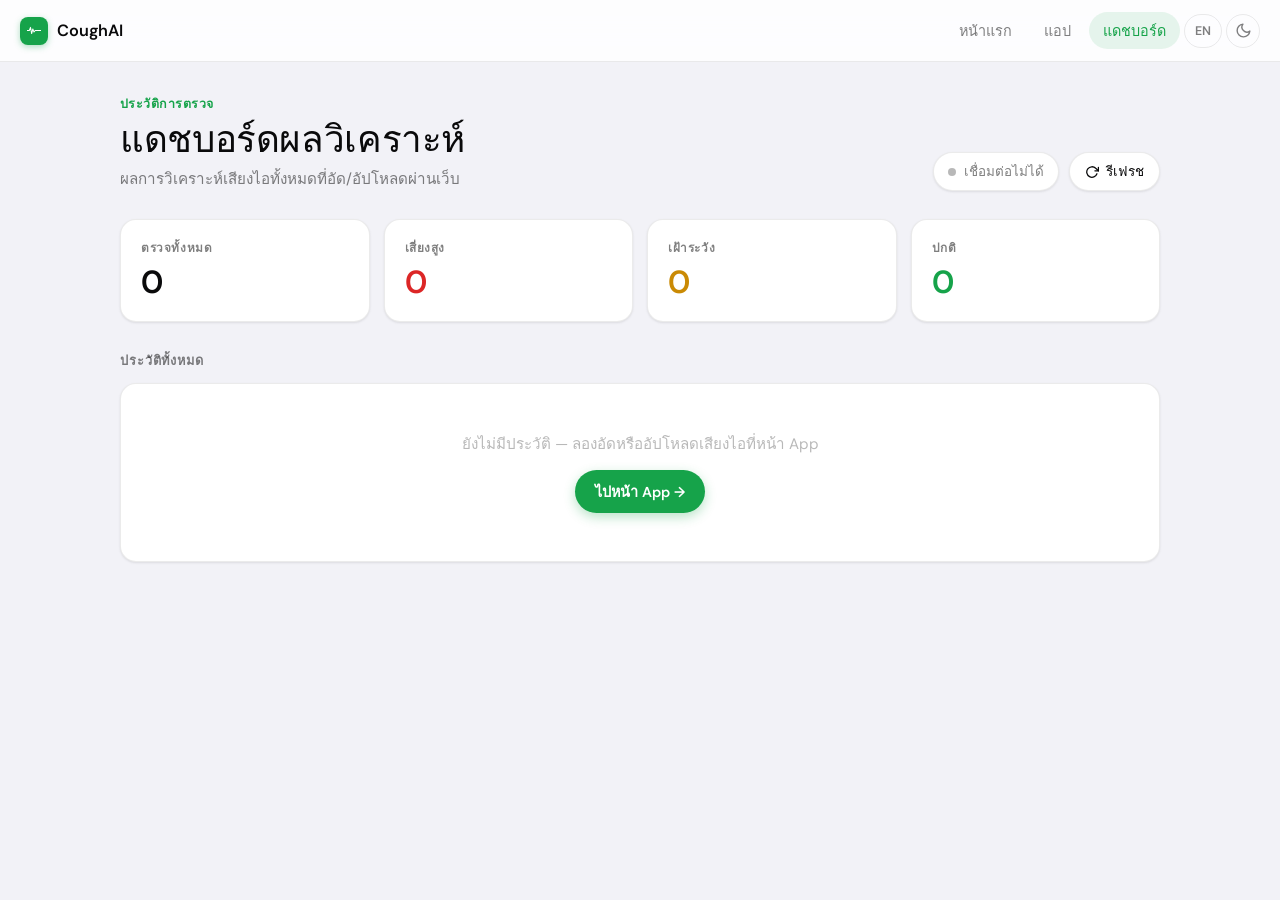
==== commit a7d29d2f: "Add dark mode + TH/EN language toggle, fix mobile hospital button - script.js: open Maps tab during " ====
--- a/dashboard.html
+++ b/dashboard.html
@@ -1,5 +1,5 @@
 <!DOCTYPE html>
-<html lang="th">
+<html lang="th" data-doc-title="doc.dash.title">
 <head>
     <meta charset="UTF-8">
     <meta name="viewport" content="width=device-width, initial-scale=1.0, viewport-fit=cover">
@@ -7,42 +7,14 @@
     <link rel="preconnect" href="https://fonts.googleapis.com">
     <link href="https://fonts.googleapis.com/css2?family=DM+Sans:ital,wght@0,300;0,400;0,500;0,600;1,300&family=DM+Serif+Display&display=swap" rel="stylesheet">
     <link rel="stylesheet" href="style.css">
+    <script>
+        // ตั้งธีมก่อน paint เพื่อกันจอกระพริบ
+        (function(){try{var t=localStorage.getItem('coughai-theme');if(t)document.documentElement.setAttribute('data-theme',t);}catch(e){}})();
+        function toggleTheme(){var el=document.documentElement,cur=el.getAttribute('data-theme');if(!cur)cur=matchMedia('(prefers-color-scheme: dark)').matches?'dark':'light';var n=cur==='dark'?'light':'dark';el.setAttribute('data-theme',n);try{localStorage.setItem('coughai-theme',n);}catch(e){}}
+    </script>
+    <script src="i18n.js"></script>
     <style>
-        /* ── Top Nav (เหมือนหน้า App) ── */
-        .app-nav {
-            position: sticky; top: 0; z-index: 50;
-            display: flex; align-items: center; justify-content: space-between;
-            gap: 16px; padding: 12px 20px;
-            background: rgba(255,255,255,0.82);
-            backdrop-filter: saturate(180%) blur(20px);
-            -webkit-backdrop-filter: saturate(180%) blur(20px);
-            border-bottom: 1px solid var(--sep);
-        }
-        .app-nav-logo {
-            display: inline-flex; align-items: center; gap: 9px;
-            text-decoration: none; color: var(--text1);
-            font-weight: 600; font-size: 1.02rem; letter-spacing: -0.01em;
-        }
-        .app-nav-icon {
-            width: 28px; height: 28px; border-radius: 8px;
-            background: var(--teal);
-            display: inline-flex; align-items: center; justify-content: center;
-            box-shadow: 0 2px 6px rgba(22,163,74,0.35);
-        }
-        .app-nav-links { display: flex; align-items: center; gap: 4px; }
-        .app-nav-link {
-            text-decoration: none; color: var(--text2);
-            font-size: 0.9rem; font-weight: 500;
-            padding: 7px 14px; border-radius: 999px;
-            display: inline-flex; align-items: center; gap: 6px;
-            transition: background 0.18s, color 0.18s;
-        }
-        .app-nav-link:hover { color: var(--text1); background: rgba(0,0,0,0.04); }
-        .app-nav-link.active { color: var(--teal); background: var(--teal-dim); }
-        @media (max-width: 480px) {
-            .app-nav { padding: 10px 14px; }
-            .app-nav-link { padding: 6px 11px; font-size: 0.84rem; }
-        }
+        /* หมายเหตุ: .app-nav / .theme-toggle ย้ายไปไว้ใน style.css แล้ว (ที่เดียว) */
 
         /* ── Layout ── */
         .dash-wrap { max-width: 1080px; margin: 0 auto; padding: 32px 20px 80px; }
@@ -154,7 +126,7 @@
             align-items: center; font-size: 0.88rem;
         }
         .prob-name { color: var(--text2); }
-        .prob-track { height: 8px; background: rgba(0,0,0,0.06); border-radius: 999px; overflow: hidden; }
+        .prob-track { height: 8px; background: var(--track); border-radius: 999px; overflow: hidden; }
         .prob-fill { height: 100%; border-radius: 999px; width: 0; transition: width 0.7s var(--ease-out); }
         .prob-fill.covid       { background: var(--red); }
         .prob-fill.symptomatic { background: var(--yellow); }
@@ -178,7 +150,7 @@
         .hist-row:last-child { border-bottom: none; }
         .hist-row.head {
             font-size: 0.72rem; text-transform: uppercase; letter-spacing: 0.05em;
-            color: var(--text3); background: rgba(0,0,0,0.015); font-weight: 600;
+            color: var(--text3); background: var(--hover); font-weight: 600;
         }
         .hist-class { display: inline-flex; align-items: center; gap: 8px; }
         .dot { width: 8px; height: 8px; border-radius: 50%; flex-shrink: 0; }
@@ -225,9 +197,16 @@
         <span>CoughAI</span>
     </a>
     <div class="app-nav-links">
-        <a href="/" class="app-nav-link">Home</a>
-        <a href="/app" class="app-nav-link">App</a>
-        <a href="/dashboard" class="app-nav-link active">Dashboard</a>
+        <a href="/" class="app-nav-link" data-i18n="nav.home">หน้าแรก</a>
+        <a href="/app" class="app-nav-link" data-i18n="nav.app">แอป</a>
+        <a href="/dashboard" class="app-nav-link active" data-i18n="nav.dashboard">แดชบอร์ด</a>
+        <button class="lang-toggle" type="button" onclick="toggleLang()" aria-label="สลับภาษา" title="TH / EN">
+            <span class="lang-label">EN</span>
+        </button>
+        <button class="theme-toggle" type="button" onclick="toggleTheme()" aria-label="สลับธีมมืด/สว่าง" title="สลับธีม">
+            <svg class="icon-moon" viewBox="0 0 24 24" fill="none" stroke="currentColor" stroke-width="2" stroke-linecap="round" stroke-linejoin="round"><path d="M21 12.79A9 9 0 1 1 11.21 3 7 7 0 0 0 21 12.79z"/></svg>
+            <svg class="icon-sun" viewBox="0 0 24 24" fill="none" stroke="currentColor" stroke-width="2" stroke-linecap="round" stroke-linejoin="round"><circle cx="12" cy="12" r="4"/><path d="M12 2v2M12 20v2M4.93 4.93l1.41 1.41M17.66 17.66l1.41 1.41M2 12h2M20 12h2M6.34 17.66l-1.41 1.41M19.07 4.93l-1.41 1.41"/></svg>
+        </button>
     </div>
 </nav>
 
@@ -235,17 +214,17 @@
 
     <div class="dash-head">
         <div>
-            <p class="dash-eyebrow">ประวัติการตรวจ</p>
-            <h1 class="dash-title">แดชบอร์ดผลวิเคราะห์</h1>
-            <p class="dash-sub">ผลการวิเคราะห์เสียงไอทั้งหมดที่อัด/อัปโหลดผ่านเว็บ</p>
+            <p class="dash-eyebrow" data-i18n="dash.eyebrow">ประวัติการตรวจ</p>
+            <h1 class="dash-title" data-i18n="dash.title">แดชบอร์ดผลวิเคราะห์</h1>
+            <p class="dash-sub" data-i18n="dash.sub">ผลการวิเคราะห์เสียงไอทั้งหมดที่อัด/อัปโหลดผ่านเว็บ</p>
         </div>
         <div class="dash-actions">
-            <span class="live-badge"><span class="live-dot" id="live-dot"></span><span id="live-text">กำลังเชื่อมต่อ…</span></span>
+            <span class="live-badge"><span class="live-dot" id="live-dot"></span><span id="live-text" data-i18n="dash.live.connecting">กำลังเชื่อมต่อ…</span></span>
             <button class="refresh-btn" id="refresh-btn">
                 <svg width="14" height="14" viewBox="0 0 24 24" fill="none" stroke="currentColor" stroke-width="2.2" stroke-linecap="round" stroke-linejoin="round">
                     <path d="M23 4v6h-6"/><path d="M20.49 15a9 9 0 1 1-2.12-9.36L23 10"/>
                 </svg>
-                รีเฟรช
+                <span data-i18n="dash.refresh">รีเฟรช</span>
             </button>
         </div>
     </div>
@@ -253,19 +232,19 @@
     <!-- Stats -->
     <div class="stat-grid">
         <div class="stat-card">
-            <div class="stat-label">ตรวจทั้งหมด</div>
+            <div class="stat-label" data-i18n="dash.stat.total">ตรวจทั้งหมด</div>
             <div class="stat-value" id="stat-total">—</div>
         </div>
         <div class="stat-card">
-            <div class="stat-label">เสี่ยงสูง</div>
+            <div class="stat-label" data-i18n="dash.stat.high">เสี่ยงสูง</div>
             <div class="stat-value danger" id="stat-high">—</div>
         </div>
         <div class="stat-card">
-            <div class="stat-label">เฝ้าระวัง</div>
+            <div class="stat-label" data-i18n="dash.stat.med">เฝ้าระวัง</div>
             <div class="stat-value warn" id="stat-med">—</div>
         </div>
         <div class="stat-card">
-            <div class="stat-label">ปกติ</div>
+            <div class="stat-label" data-i18n="dash.stat.low">ปกติ</div>
             <div class="stat-value ok" id="stat-low">—</div>
         </div>
     </div>
@@ -273,7 +252,7 @@
     <!-- Latest -->
     <div class="latest-card" id="latest-card">
         <div class="latest-head">
-            <span class="latest-title">ผลล่าสุด</span>
+            <span class="latest-title" data-i18n="dash.latest">ผลล่าสุด</span>
             <span class="latest-time" id="latest-time">—</span>
         </div>
         <div class="latest-body">
@@ -288,9 +267,9 @@
 
     <!-- History -->
     <div>
-        <h3 class="hist-title">ประวัติทั้งหมด</h3>
+        <h3 class="hist-title" data-i18n="dash.hist.all">ประวัติทั้งหมด</h3>
         <div class="hist-list" id="hist-list">
-            <div class="hist-empty"><p>กำลังโหลด…</p></div>
+            <div class="hist-empty"><p data-i18n="dash.loading">กำลังโหลด…</p></div>
         </div>
     </div>
 </div>
--- a/style.css
+++ b/style.css
@@ -31,6 +31,77 @@
     --ease-out:    cubic-bezier(0.25, 0.46, 0.45, 0.94);
     --shadow-sm:   0 1px 3px rgba(0,0,0,0.06), 0 1px 2px rgba(0,0,0,0.04);
     --shadow-md:   0 4px 16px rgba(0,0,0,0.08), 0 1px 3px rgba(0,0,0,0.04);
+
+    /* surfaces ที่เคย hardcode → ทำเป็น token เพื่อให้ dark mode ครอบคลุม */
+    --splash-bg:   #ffffff;
+    --track:       rgba(0,0,0,0.06);   /* แถบ progress / track พื้นหลัง */
+    --dashed:      rgba(0,0,0,0.15);   /* เส้นประ drop-zone */
+    --handle:      rgba(0,0,0,0.12);   /* ขีดจับ sheet */
+    --spinner:     rgba(0,0,0,0.70);   /* แท่ง iOS spinner */
+    --nav-bg:      rgba(255,255,255,0.82);
+    --hover:       rgba(0,0,0,0.04);
+}
+
+/* ─── Dark theme tokens ──────────────────────────────────────
+   ใช้ได้ 2 ทาง: ปุ่มสลับ (html[data-theme="dark"]) และตาม system
+   ─────────────────────────────────────────────────────────── */
+:root[data-theme="dark"] {
+    --bg:          #000000;
+    --bg2:         #1c1c1e;
+    --card:        #1c1c1e;
+    --card2:       #2c2c2e;
+    --sep:         rgba(255,255,255,0.10);
+    --text1:       #f5f5f7;
+    --text2:       rgba(235,235,245,0.62);
+    --text3:       rgba(235,235,245,0.32);
+    --teal:        #2ecc71;
+    --teal-dim:    rgba(46,204,113,0.16);
+    --orange:      #ff9f0a;
+    --orange-dim:  rgba(255,159,10,0.16);
+    --red:         #ff453a;
+    --red-dim:     rgba(255,69,58,0.16);
+    --yellow:      #ffd60a;
+    --yellow-dim:  rgba(255,214,10,0.16);
+    --blue:        #0a84ff;
+    --shadow-sm:   0 1px 3px rgba(0,0,0,0.4), 0 1px 2px rgba(0,0,0,0.3);
+    --shadow-md:   0 4px 16px rgba(0,0,0,0.5), 0 1px 3px rgba(0,0,0,0.3);
+    --splash-bg:   #000000;
+    --track:       rgba(255,255,255,0.12);
+    --dashed:      rgba(255,255,255,0.20);
+    --handle:      rgba(255,255,255,0.20);
+    --spinner:     rgba(255,255,255,0.85);
+    --nav-bg:      rgba(28,28,30,0.80);
+    --hover:       rgba(255,255,255,0.06);
+}
+@media (prefers-color-scheme: dark) {
+    :root:not([data-theme="light"]) {
+        --bg:          #000000;
+        --bg2:         #1c1c1e;
+        --card:        #1c1c1e;
+        --card2:       #2c2c2e;
+        --sep:         rgba(255,255,255,0.10);
+        --text1:       #f5f5f7;
+        --text2:       rgba(235,235,245,0.62);
+        --text3:       rgba(235,235,245,0.32);
+        --teal:        #2ecc71;
+        --teal-dim:    rgba(46,204,113,0.16);
+        --orange:      #ff9f0a;
+        --orange-dim:  rgba(255,159,10,0.16);
+        --red:         #ff453a;
+        --red-dim:     rgba(255,69,58,0.16);
+        --yellow:      #ffd60a;
+        --yellow-dim:  rgba(255,214,10,0.16);
+        --blue:        #0a84ff;
+        --shadow-sm:   0 1px 3px rgba(0,0,0,0.4), 0 1px 2px rgba(0,0,0,0.3);
+        --shadow-md:   0 4px 16px rgba(0,0,0,0.5), 0 1px 3px rgba(0,0,0,0.3);
+        --splash-bg:   #000000;
+        --track:       rgba(255,255,255,0.12);
+        --dashed:      rgba(255,255,255,0.20);
+        --handle:      rgba(255,255,255,0.20);
+        --spinner:     rgba(255,255,255,0.85);
+        --nav-bg:      rgba(28,28,30,0.80);
+        --hover:       rgba(255,255,255,0.06);
+    }
 }
 
 /* ─── Reset ──────────────────────────────────────────────── */
@@ -48,7 +119,7 @@
 #splash {
     position: fixed;
     inset: 0;
-    background: #ffffff;
+    background: var(--splash-bg);
     display: flex;
     flex-direction: column;
     align-items: center;
@@ -327,7 +398,7 @@
 .wave-track {
     position: relative;
     height: 28px;
-    background: rgba(0,0,0,0.05);
+    background: var(--track);
     border-radius: 8px;
     overflow: hidden;
     margin: 4px 0;
@@ -408,7 +479,7 @@
     align-items: center;
     gap: 5px;
     padding: 14px 10px;
-    border: 1.5px dashed rgba(0,0,0,0.15);
+    border: 1.5px dashed var(--dashed);
     border-radius: var(--r-sm);
     cursor: pointer;
     text-align: center;
@@ -515,7 +586,7 @@
 .prob-track {
     flex: 1;
     height: 4px;
-    background: rgba(0,0,0,0.06);
+    background: var(--track);
     border-radius: 50px;
     overflow: hidden;
 }
@@ -583,7 +654,7 @@
     width: 2px; height: 9px;
     margin-left: -1px;
     border-radius: 2px;
-    background: rgba(0,0,0,0.7);
+    background: var(--spinner);
     transform-origin: center 18px;
     animation: iosSpin 0.8s linear infinite;
 }
@@ -646,7 +717,7 @@
 
 .sheet-handle {
     width: 36px; height: 4px;
-    background: rgba(0,0,0,0.12);
+    background: var(--handle);
     border-radius: 2px;
     margin-bottom: 8px;
 }
@@ -691,5 +762,78 @@
     }
     .tiles .tile:first-child  { border-radius: var(--r-card) var(--r-card) 0 0; }
     .tiles .tile:last-child   { border-radius: 0 0 var(--r-card) var(--r-card); }
-    .tile-divider { background: rgba(0,0,0,0.03); padding: 8px; align-items: center; justify-content: center; }
-}
+    .tile-divider { background: var(--track); padding: 8px; align-items: center; justify-content: center; }
+}
+
+/* ─── Top Nav (รวมจาก index.html + dashboard.html มาไว้ที่เดียว) ── */
+.app-nav {
+    position: sticky; top: 0; z-index: 50;
+    display: flex; align-items: center; justify-content: space-between;
+    gap: 16px; padding: 12px 20px;
+    background: var(--nav-bg);
+    backdrop-filter: saturate(180%) blur(20px);
+    -webkit-backdrop-filter: saturate(180%) blur(20px);
+    border-bottom: 1px solid var(--sep);
+}
+.app-nav-logo {
+    display: inline-flex; align-items: center; gap: 9px;
+    text-decoration: none; color: var(--text1);
+    font-weight: 600; font-size: 1.02rem; letter-spacing: -0.01em;
+}
+.app-nav-icon {
+    width: 28px; height: 28px; border-radius: 8px;
+    background: var(--teal);
+    display: inline-flex; align-items: center; justify-content: center;
+    box-shadow: 0 2px 6px rgba(22,163,74,0.35);
+}
+.app-nav-links { display: flex; align-items: center; gap: 4px; }
+.app-nav-link {
+    text-decoration: none; color: var(--text2);
+    font-size: 0.9rem; font-weight: 500;
+    padding: 7px 14px; border-radius: 999px;
+    display: inline-flex; align-items: center; gap: 6px;
+    transition: background 0.18s, color 0.18s;
+}
+.app-nav-link:hover { color: var(--text1); background: var(--hover); }
+.app-nav-link.active { color: var(--teal); background: var(--teal-dim); }
+.app-nav-dot {
+    width: 7px; height: 7px; border-radius: 50%;
+    background: var(--teal);
+    box-shadow: 0 0 0 3px rgba(22,163,74,0.18);
+}
+
+/* ─── Theme toggle (ปุ่มสลับ light / dark) ── */
+.theme-toggle {
+    display: inline-flex; align-items: center; justify-content: center;
+    width: 34px; height: 34px; flex-shrink: 0;
+    border-radius: 999px; cursor: pointer;
+    border: 1px solid var(--sep); background: transparent;
+    color: var(--text2);
+    transition: background 0.18s, color 0.18s;
+}
+.theme-toggle:hover { background: var(--hover); color: var(--text1); }
+.theme-toggle svg { width: 17px; height: 17px; }
+
+/* ─── Language toggle ── */
+.lang-toggle {
+    display: inline-flex; align-items: center; justify-content: center;
+    min-width: 38px; height: 34px; padding: 0 9px; flex-shrink: 0;
+    border-radius: 999px; cursor: pointer;
+    border: 1px solid var(--sep); background: transparent;
+    color: var(--text2); font-family: var(--font);
+    font-size: 0.78rem; font-weight: 600;
+    transition: background 0.18s, color 0.18s;
+}
+.lang-toggle:hover { background: var(--hover); color: var(--text1); }
+.theme-toggle .icon-sun  { display: none; }
+:root[data-theme="dark"] .theme-toggle .icon-sun  { display: block; }
+:root[data-theme="dark"] .theme-toggle .icon-moon { display: none; }
+@media (prefers-color-scheme: dark) {
+    :root:not([data-theme="light"]) .theme-toggle .icon-sun  { display: block; }
+    :root:not([data-theme="light"]) .theme-toggle .icon-moon { display: none; }
+}
+
+@media (max-width: 480px) {
+    .app-nav { padding: 10px 14px; }
+    .app-nav-link { padding: 6px 11px; font-size: 0.84rem; }
+}
